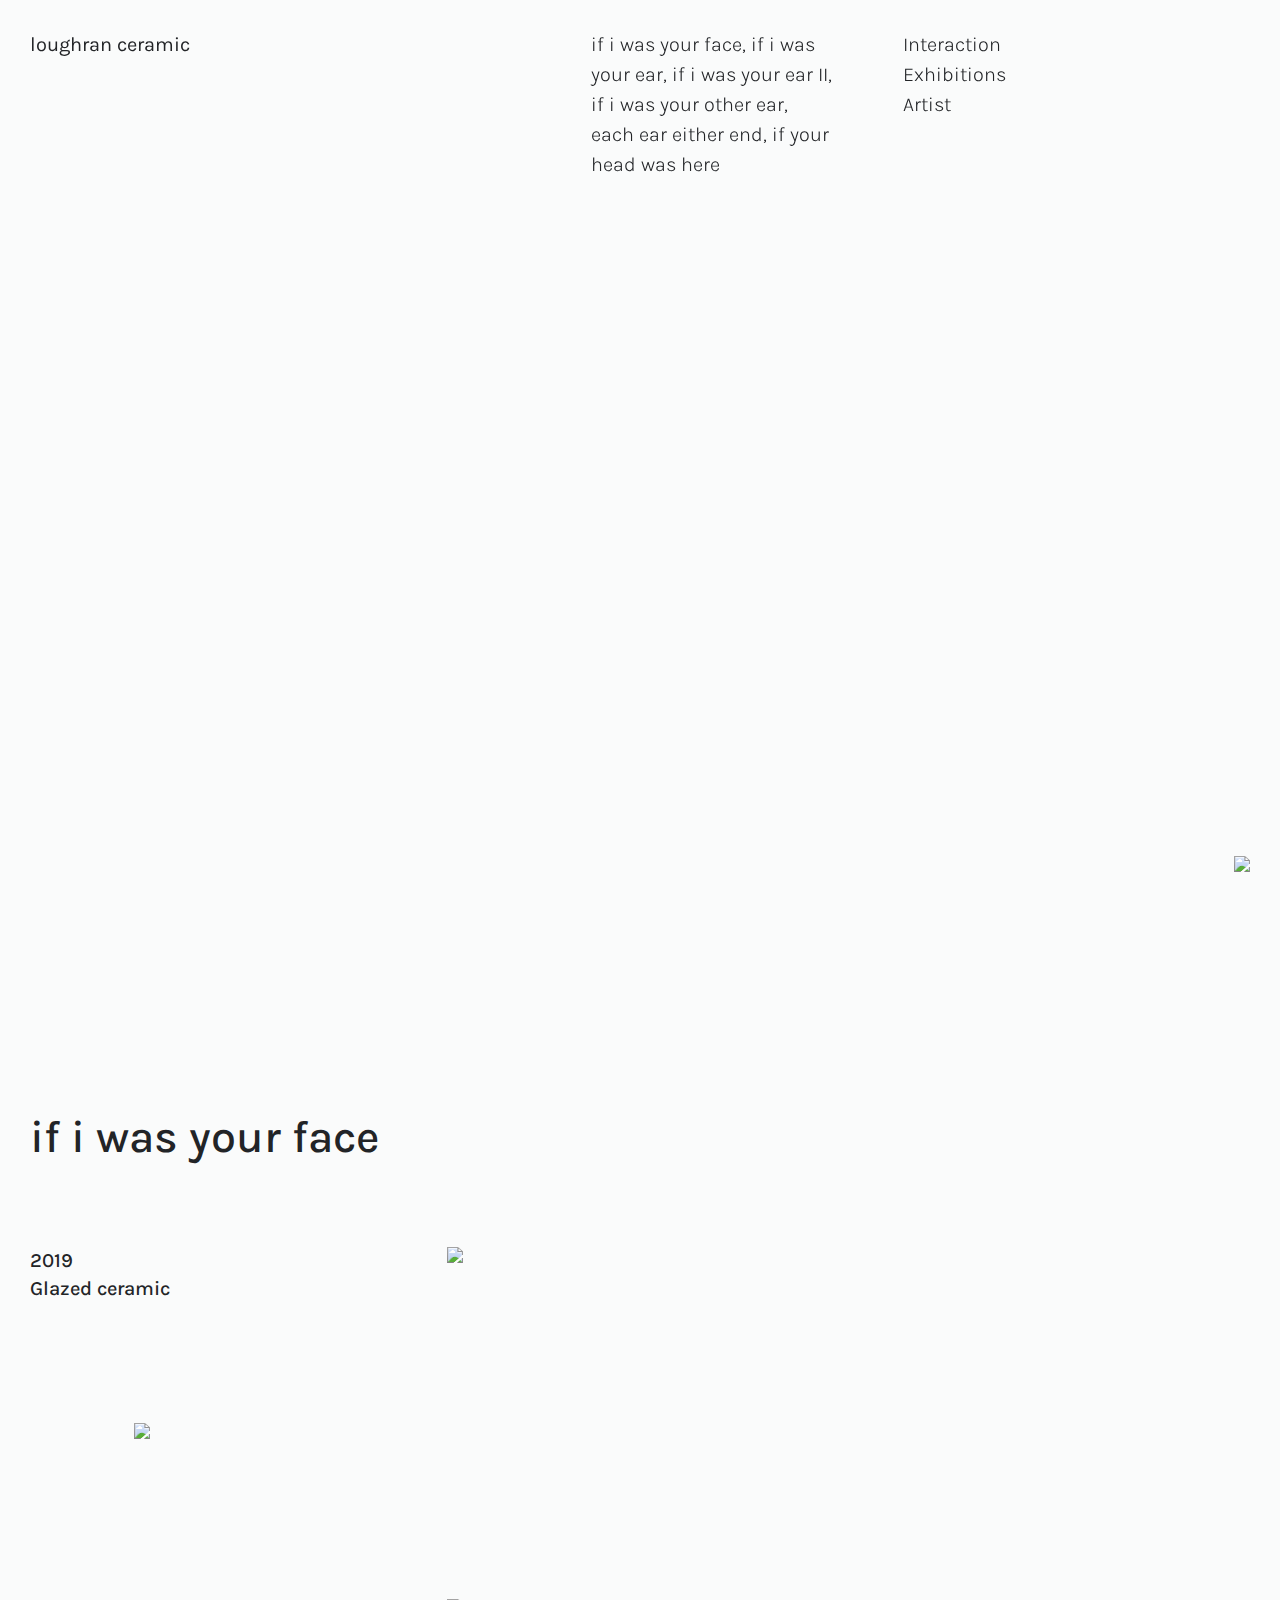
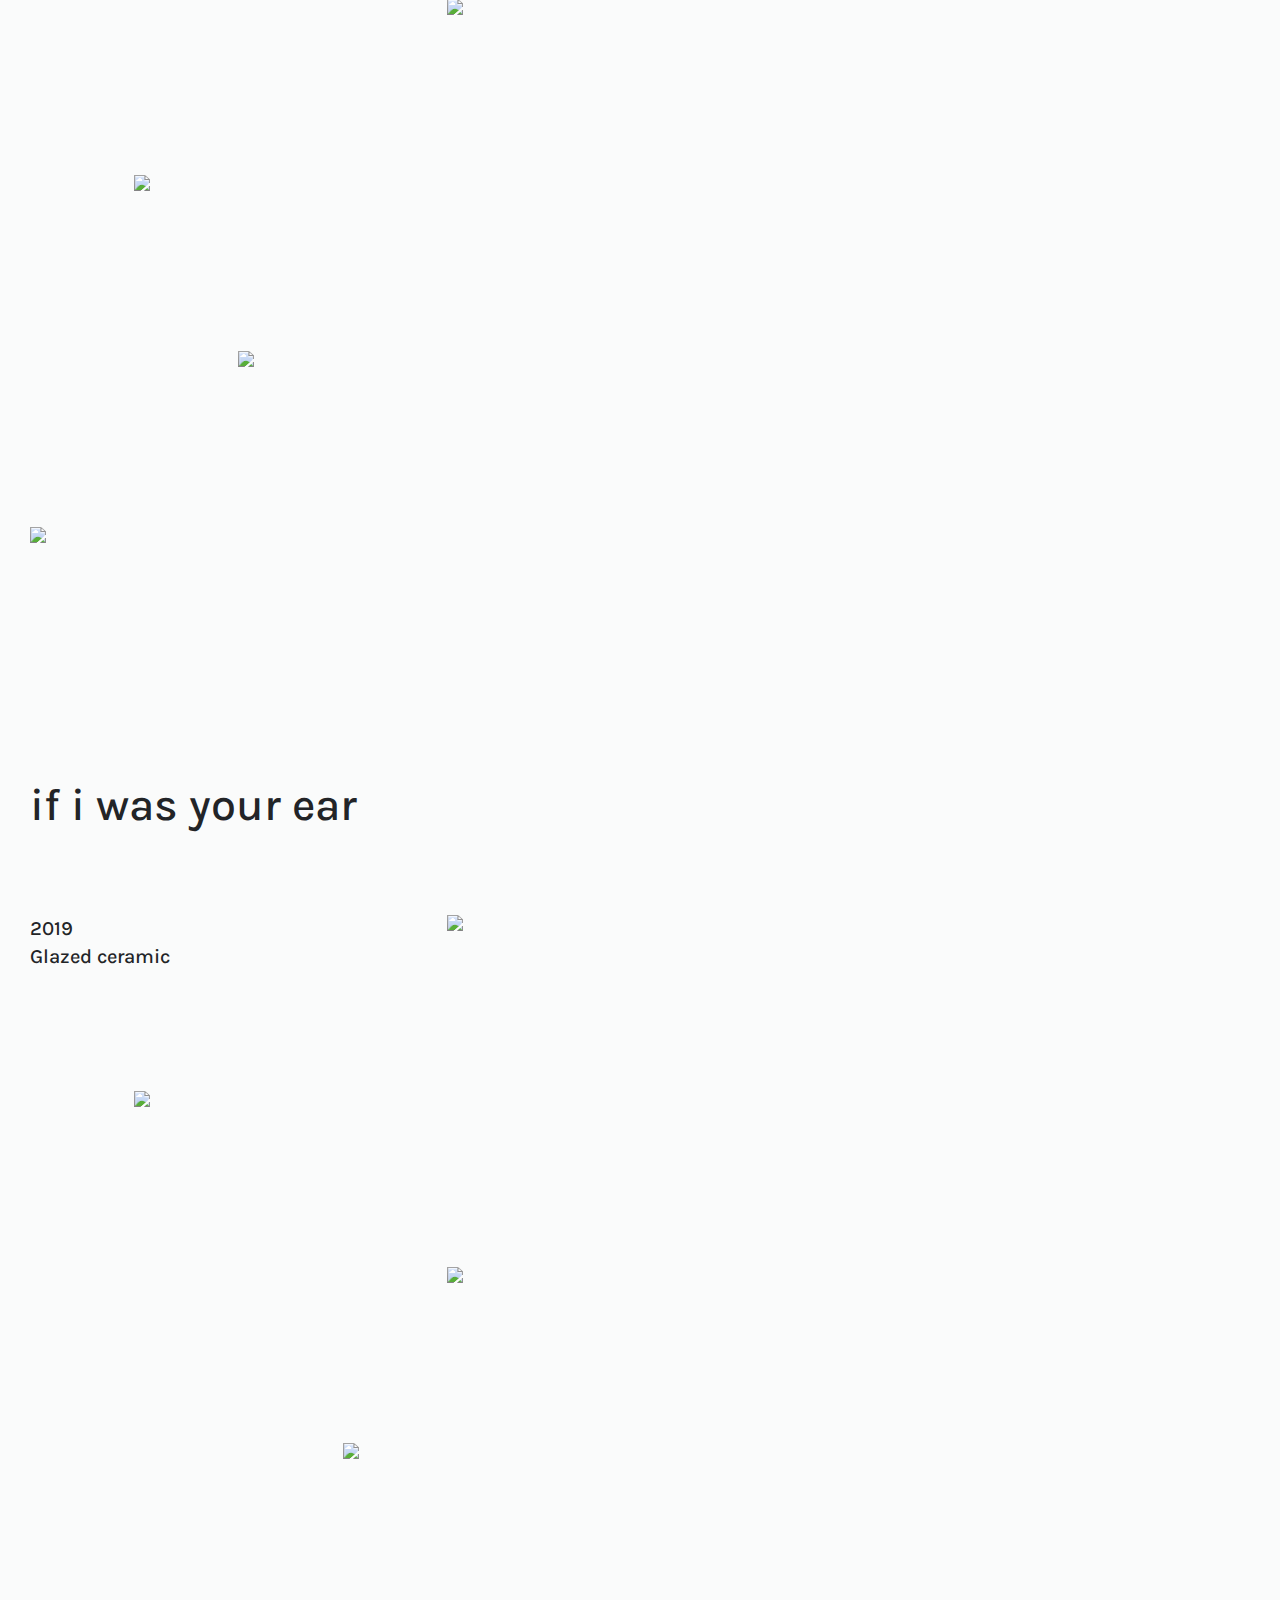
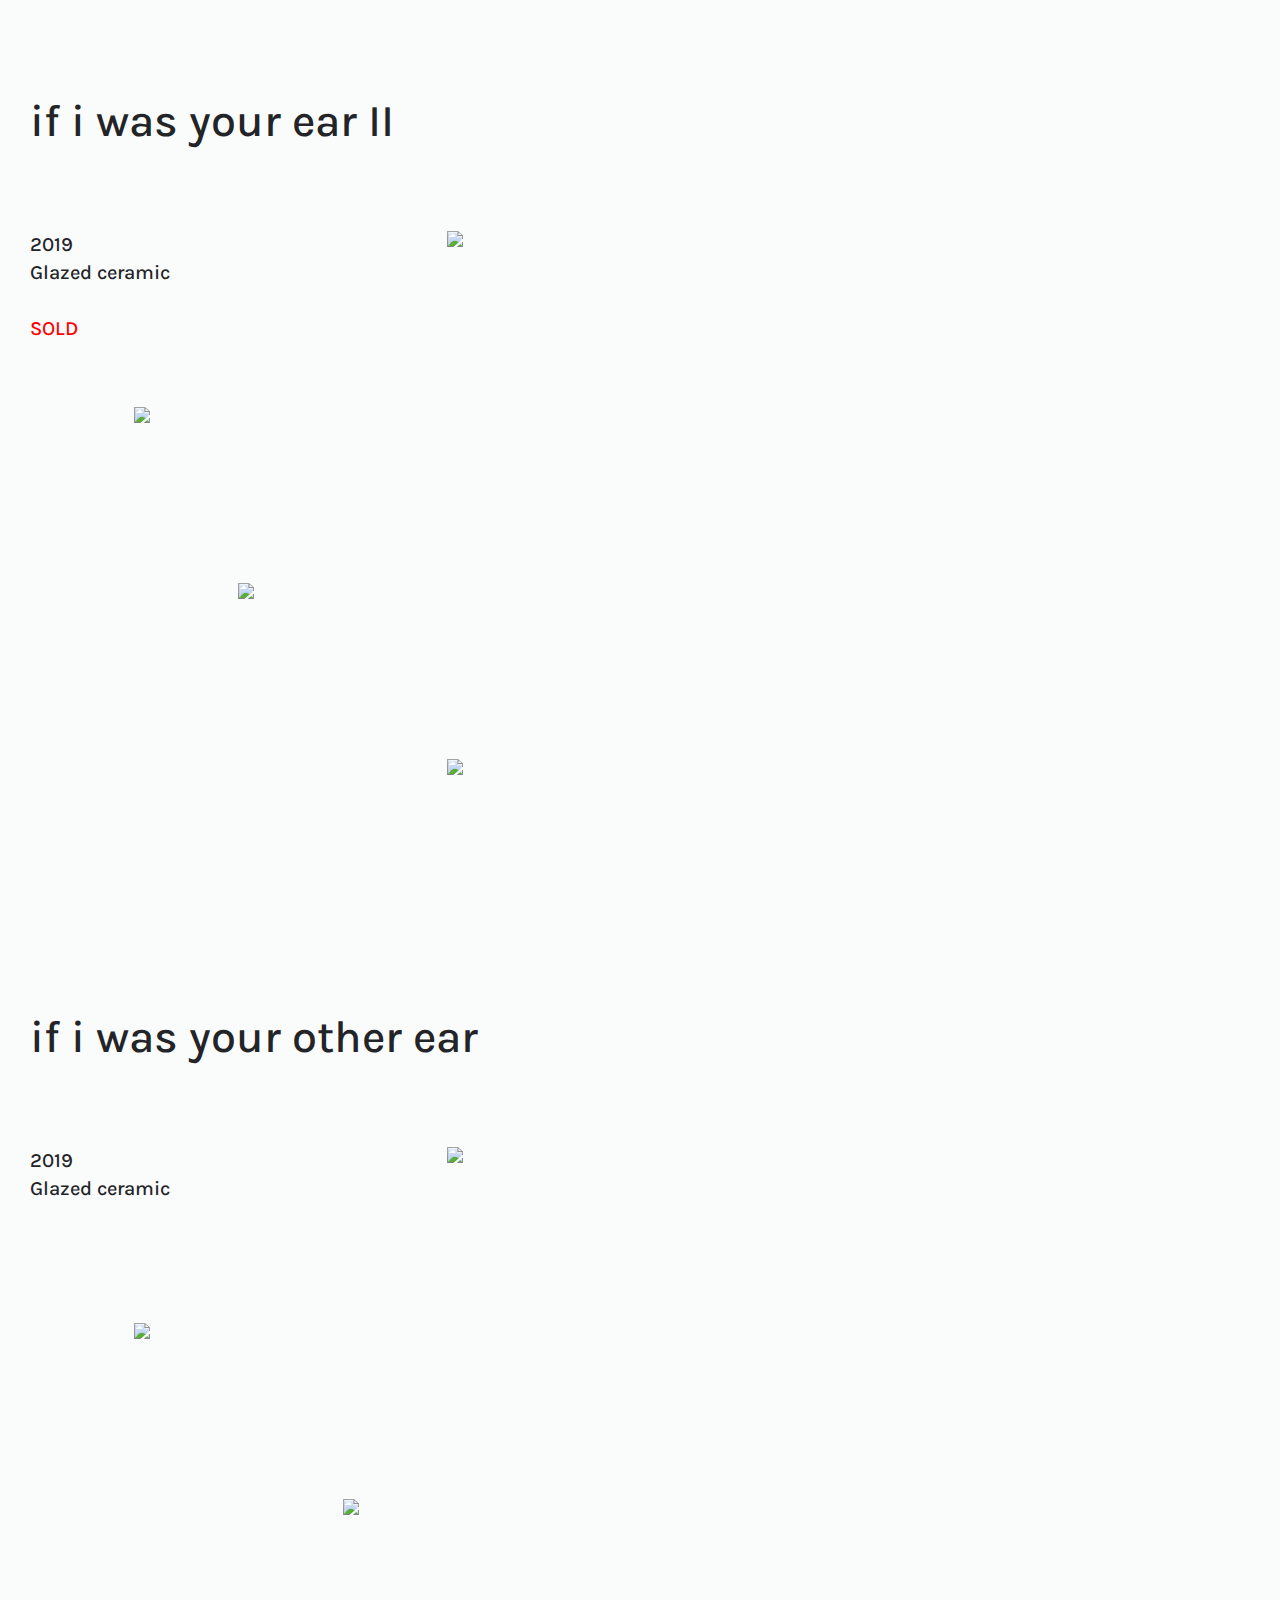
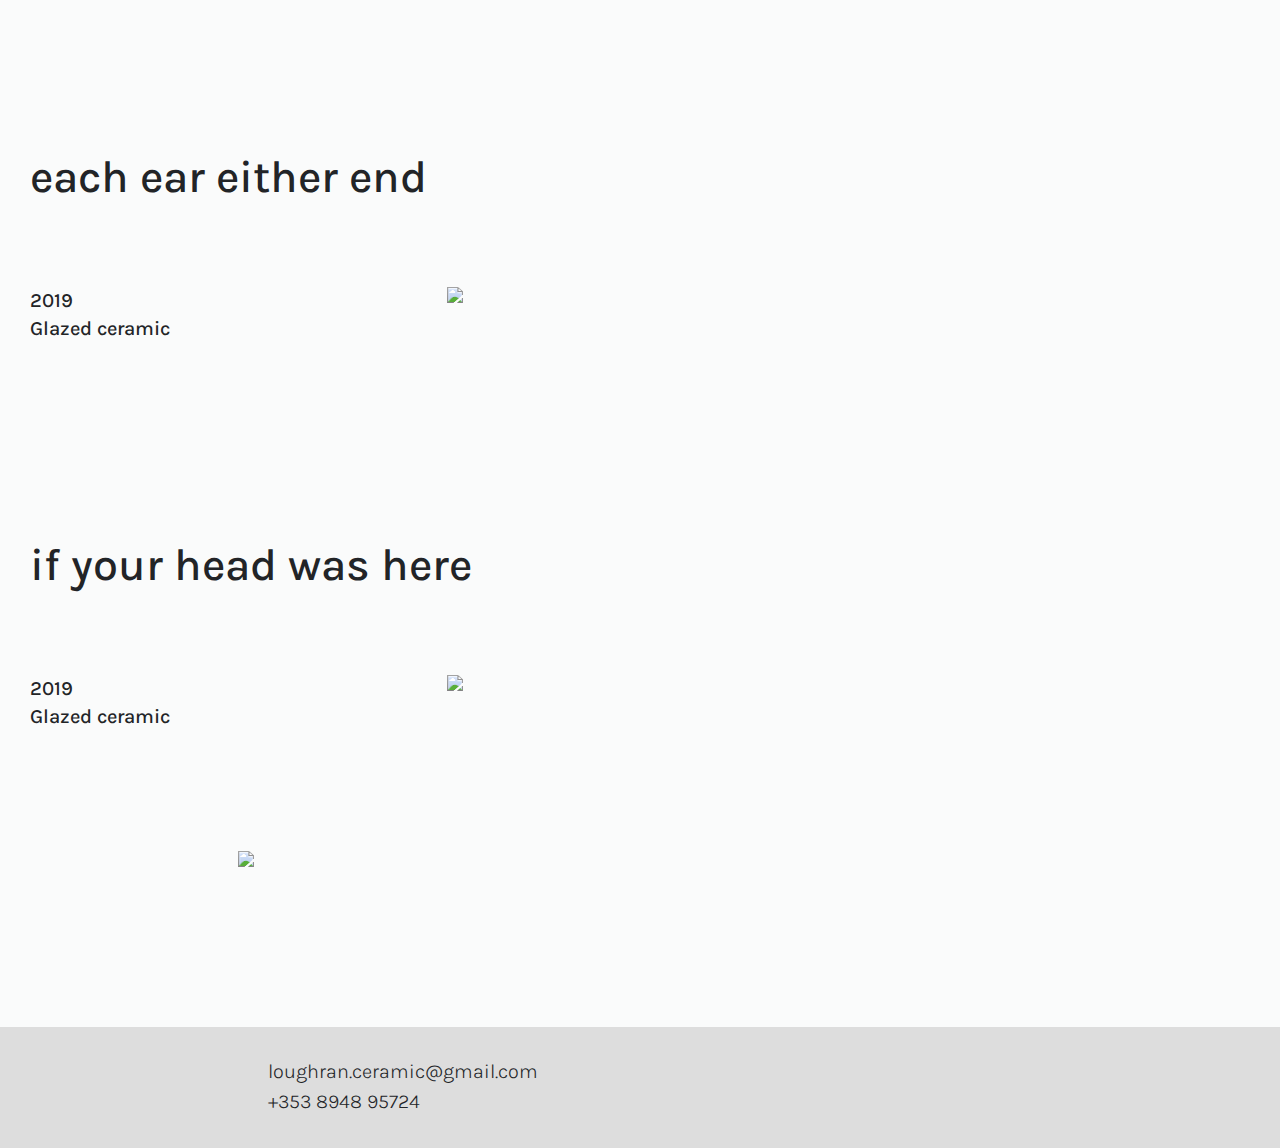
==== index.html @ 911356cf "fixes" ====
<!doctype html>
<html lang="en">
  <head>
    <!-- Required meta tags -->
    <meta charset="utf-8">
    <meta name="viewport" content="width=device-width, initial-scale=1, shrink-to-fit=no">

    <!-- Bootstrap CSS -->
    <link rel="stylesheet" href="https://stackpath.bootstrapcdn.com/bootstrap/4.3.1/css/bootstrap.min.css" integrity="sha384-ggOyR0iXCbMQv3Xipma34MD+dH/1fQ784/j6cY/iJTQUOhcWr7x9JvoRxT2MZw1T" crossorigin="anonymous">
      <link href="css/style.css" rel="stylesheet">
<link href="https://fonts.googleapis.com/css?family=Karla&display=swap" rel="stylesheet">
     <!-- this is the favicon-->
       <link rel="shortcut icon" type="image/png" href="images/favicon.png" style="mix-blend-mode: multiply;">
      <!---->
    <title>loughran ceramic</title>
  </head>
    
    


<body>

  <div class="icon-bar">
  <a href="https://www.instagram.com/loughran.ceramic/" class="insta"><div class="insta"><img src="images/insta.png"></div></a> 
   
</div>  
    
<div id="navbar">
    <div class="row">
    <div class="col-sm-3">
  <a href="index.html" class="name">loughran ceramic</a>
    </div>
    <div class="col-sm-3 offset-2 pieces">
  <ul>
      <li ><a href="#section2">if i was your face, </a><a href="#section1">if i was your ear, </a><a href="#section6">if i was your ear II,</a>  <a href="#section3">if i was your other ear,</a> <a href="#section4">each ear either end,</a> <a href="#section5">if your head was here</a></li>
            
        </ul>
    </div>
 <div class="col-sm-2 navlist">
        <ul>
            <li><a href="interaction.html">Interaction</a></li>
            <li><a href="exhibitions.html">Exhibitions</a></li>
<!--            <li><a href="methodology.html">Methodology</a></li>-->
            <li><a href="artist.html">Artist</a></li>
        </ul>
      
    </div>
        

</div>
    
    </div>
    
    <!--  slider at top  -->
    
    
<style>
.mySlides {display:none; width:100vw; max-height: 110vh;}
</style>

<div class="w3-content w3-section">
    <div class="mySlides slider1"  style="width:100%; height:100vh;"></div>
      <div class="mySlides slider2"  style="width:100%; height:100vh;"></div>
      <div class="mySlides slider3"  style="width:100%; height:100vh;"></div>
   
</div>

<script>
var myIndex = 0;
carousel();

function carousel() {
  var i;
  var x = document.getElementsByClassName("mySlides");
  for (i = 0; i < x.length; i++) {
    x[i].style.display = "none";  
  }
  myIndex++;
  if (myIndex > x.length) {myIndex = 1}    
  x[myIndex-1].style.display = "block";  
  setTimeout(carousel, 6000); // Change image every 2 seconds
}
</script>
    
    
    <div class="container-fluid">
  <div class="row navblock">
       <div class="col-12">
     
    </div>
    
   
   
  </div>
</div>
    

    
    
    
<!--    start of projects-->
    
    
    
      <div class="container-fluid toppadding" id="section2">
  <div class="row toppadding">
       <div class="col-sm-6">
      <h1>if i was your face</h1>
    </div>
    
   
   
  </div>
</div>
      <div class="container-fluid">
  <div class="row toppadding">
            <div class="col-sm-3">
      <h5>2019<br>Glazed ceramic<br></h5>
    </div>
            <div class="col-sm-8 offset-sm-1 col-12 pic">
                      <img src="images/if-i-was-your-face.png" class="embed-responsive">
                   </div>
          <div class="col-sm-8 offset-sm-1 col-12 pic">
                      <img src="images/if-i-was-your-face-2.png" class="embed-responsive">
                   </div>
      <div class="col-sm-8 offset-sm-4 col-12 pic">
                      <img src="images/if-i-was-your-face-3.png" class="embed-responsive">
                   </div>
       <div class="col-sm-8 offset-sm-1 col-12 pic">
                      <img src="images/if-i-was-your-face-4.png" class="embed-responsive">
                   </div>
       <div class="col-sm-8 offset-sm-2 col-12 pic">
                      <img src="images/if-i-was-your-face-5.png" class="embed-responsive">
                   </div>
      <div class="col-sm-8 offset-sm-0 col-12 pic">
                      <img src="images/if-i-was-your-face-6.png" class="embed-responsive">
                   </div>
          </div>
</div>
    
     <div class="container-fluid" id="section1">
  <div class="row toppadding">
       <div class="col-sm-6">
      <h1>if i was your ear</h1>
    </div>
    
   
   
  </div>
</div>
      <div class="container-fluid">
  <div class="row toppadding">
            <div class="col-sm-3">
      <h5>2019<br>Glazed ceramic<br></h5>
    </div>
            <div class="col-sm-8 offset-sm-1 col-12 pic">
                      <img src="images/If-I-Was-Your-Ear.png" class="embed-responsive">
                   </div>
      <div class="col-sm-8 offset-sm-1 col-12 pic">
                      <img src="images/I-i-was-your-ear-2.png" class="embed-responsive">
                   </div>
       <div class="col-sm-8 offset-sm-4 col-12 pic">
                      <img src="images/if-i-was-your-ear-4.png" class="embed-responsive">
                   </div>
       <div class="col-sm-8 offset-sm-3 col-12 pic">
                      <img src="images/if-i-was-your-ear-3.png" class="embed-responsive">
                   </div>
          </div>
</div>
    
       <div class="container-fluid" id="section6">
  <div class="row toppadding">
       <div class="col-sm-6">
      <h1>if i was your ear II</h1>
    </div>
    
   
   
  </div>
</div>
      <div class="container-fluid">
  <div class="row toppadding">
            <div class="col-sm-3">
      <h5>2019<br>Glazed ceramic<br><br><span class="sold">SOLD</span></h5>
    </div>
            <div class="col-sm-8 offset-sm-1 col-12 pic">
                      <img src="images/if-i-was-your-ear-II.png" class="embed-responsive">
                   </div>
      <div class="col-sm-8 offset-sm-1 col-12 pic">
                      <img src="images/if-i-was-your-ear-II-2.png" class="embed-responsive">
                   </div>
       <div class="col-sm-8 offset-sm-2 col-12 pic">
                      <img src="images/if-i-was-your-ear-II-3.png" class="embed-responsive">
                   </div>
       <div class="col-sm-8 offset-sm-4 col-12 pic">
                      <img src="images/if-i-was-your-ear-II-4.png" class="embed-responsive">
                   </div>
          </div>
</div>
    
      <div class="container-fluid" id="section3">
  <div class="row toppadding">
       <div class="col-sm-6">
      <h1>if i was your other ear</h1>
    </div>
    
   
   
  </div>
</div>
      <div class="container-fluid">
  <div class="row toppadding">
            <div class="col-sm-3">
      <h5>2019<br>Glazed ceramic<br></h5>
    </div>
            <div class="col-sm-8 offset-sm-1 col-12 pic">
                      <img src="images/If-I-was-your-other-ear-1.png" class="embed-responsive">
                   </div>
      <div class="col-sm-8 offset-sm-1 col-12 pic">
                      <img src="images/If-I-was-your-other-ear.png" class="embed-responsive">
                   </div>
      <div class="col-sm-8 offset-sm-3 col-12 pic">
                      <img src="images/If-I-was-your-other-ear-3.png" class="embed-responsive">
                   </div>
          
          
          </div>
</div>
      <div class="container-fluid" id="section4">
  <div class="row toppadding">
       <div class="col-sm-6">
      <h1>each ear either end</h1>
    </div>
    
   
   
  </div>
</div>
      <div class="container-fluid">
  <div class="row toppadding">
            <div class="col-sm-3">
      <h5>2019<br>Glazed ceramic<br></h5>
    </div>
            <div class="col-sm-8 offset-sm-1 col-12 pic">
                      <img src="images/each-ear-either-end.png" class="embed-responsive">
                   </div></div>
</div>
      <div class="container-fluid" id="section5">
  <div class="row toppadding">
       <div class="col-sm-6">
      <h1>if your head was here</h1>
    </div>
    
   
   
  </div>
</div>
      <div class="container-fluid">
  <div class="row toppadding">
            <div class="col-sm-3">
      <h5>2019<br>Glazed ceramic<br></h5>
    </div>
            <div class="col-sm-8 offset-sm-1 col-12 pic">
                      <img src="images/if-your-head-was-here.png" class="embed-responsive">
                   </div>
          <div class="col-sm-8 offset-sm-2 col-12 pic">
                      <img src="images/if-your-head-was-here-2.png" class="embed-responsive">
                   </div>
          </div>
</div>
    
   <div class="footer">
  <div class="col-sm-4 offset-sm-2">
        <ul>
            <li>loughran.ceramic@gmail.com</li>
            <li>+353 8948 95724</li>
            
            
            
        </ul>
      
    </div>
</div> 
    
<script>
var prevScrollpos = window.pageYOffset;
window.onscroll = function() {
var currentScrollPos = window.pageYOffset;
  if (prevScrollpos > currentScrollPos) {
    document.getElementById("navbar").style.top = "0";
  } else {
    document.getElementById("navbar").style.top = "-175px";
  }
  prevScrollpos = currentScrollPos;
}
</script>
</body>
</html>
---- css/style.css ----
body
{
    background-color: #fafbfb;
}
.toppadding
{
    margin-top: 45px;
   margin-right: 0px;
    margin-left: 0px;
    padding-top: 30px;
    
    

}
.name
{
    
    font-size: 20px;
  
    
}
.pic
{
   padding-bottom: 160px; 
}
.navblock
{
    height:60px;
}
h1
{
    font-size: 34px;
    color: #222427;
    
    font-family: 'Karla', sans-serif;
}

ul
{
    list-style: none;
    font-weight: 300;
}

li
{
    color: #222427;
    font-size: 20px;
    padding-left: 0px;
    margin-left: 0px;
}

h5
{
   color: #222427;
    font-size: 20px;
    
    font-family: 'Karla', sans-serif;
    line-height: 1.4;
}
p
{
    font-size: 14px;
    
    font-family: 'Karla', sans-serif;
}
p a:hover
{
    font-size: 14px;
    
    font-family: 'Karla', sans-serif;
    color: #222427;
    text-decoration: underline;
    background-color: #ddd;
}
a
{
    color: #222427;
}
a:active
{
    color: #222427;
    text-decoration: underline;
}
#navbar {
 z-index: 1000;
  position: fixed;
  top: 0;
  width: 100%;
  display: block;
  transition: top 0.3s;
    
    font-family: 'Karla', sans-serif;
    padding-top: 30px;
    padding-left:30px;
    padding-right:30px;
}



#navbar a:hover {
  background-color: #ddd;
  color: #222427;
}

.footer {
  
  left: 0;
  bottom: 0;
  width: 100%;
  color: white;
  text-align: left;
    
    font-family: 'Karla', sans-serif;
    background-color: #ddd;
    padding-top: 30px;
    padding-bottom: 15px;
    padding-left: 0px;
}
.footer a:hover
{
   background-color: #fafbfb;
  color: #222427; 
}
.white
{
    color: #fafbfb;;
}

.interactioncomp
    {
        display: none;
    }

.pieces
{
    display: none;
}

/* Fixed/sticky icon bar (vertically aligned 50% from the top of the screen) */
.icon-bar {
  position: fixed;
  bottom: 0%;
  -webkit-transform: translateY(-50%);
  -ms-transform: translateY(-50%);
  transform: translateY(-50%);
    line-height: 0.2;
    right:0;
    margin-right: 20px;
    z-index: 1000;
    
}

/* Style the icon bar links */
.icon-bar a {
  display: block;
  text-align: center;
  padding: 10px;
  transition: all 0.3s ease;
  color: white;
  font-size: 20px;
    
    font-family: 'Karla', sans-serif;
    line-height: 0.2;
    
    
}

/* Style the social media icons with color, if you want */
.icon-bar a:hover {
  
    text-decoration: none;
    
}

.insta {
  
  color: white;
    
    font-family: 'Karla', sans-serif;
    line-height: 0.2;
    
}
.sold
{
    color: red;
}
@media screen and (min-width: 600px) {
    h1
{
    font-size: 45px;
    color: #222427;
    
    font-family: 'Karla', sans-serif;
}
    .interactionsep
    {
        display: none;
    }
    .interactioncomp
    {
        display: block;
    }
    .pieces
{
    display: block;
}
    
}
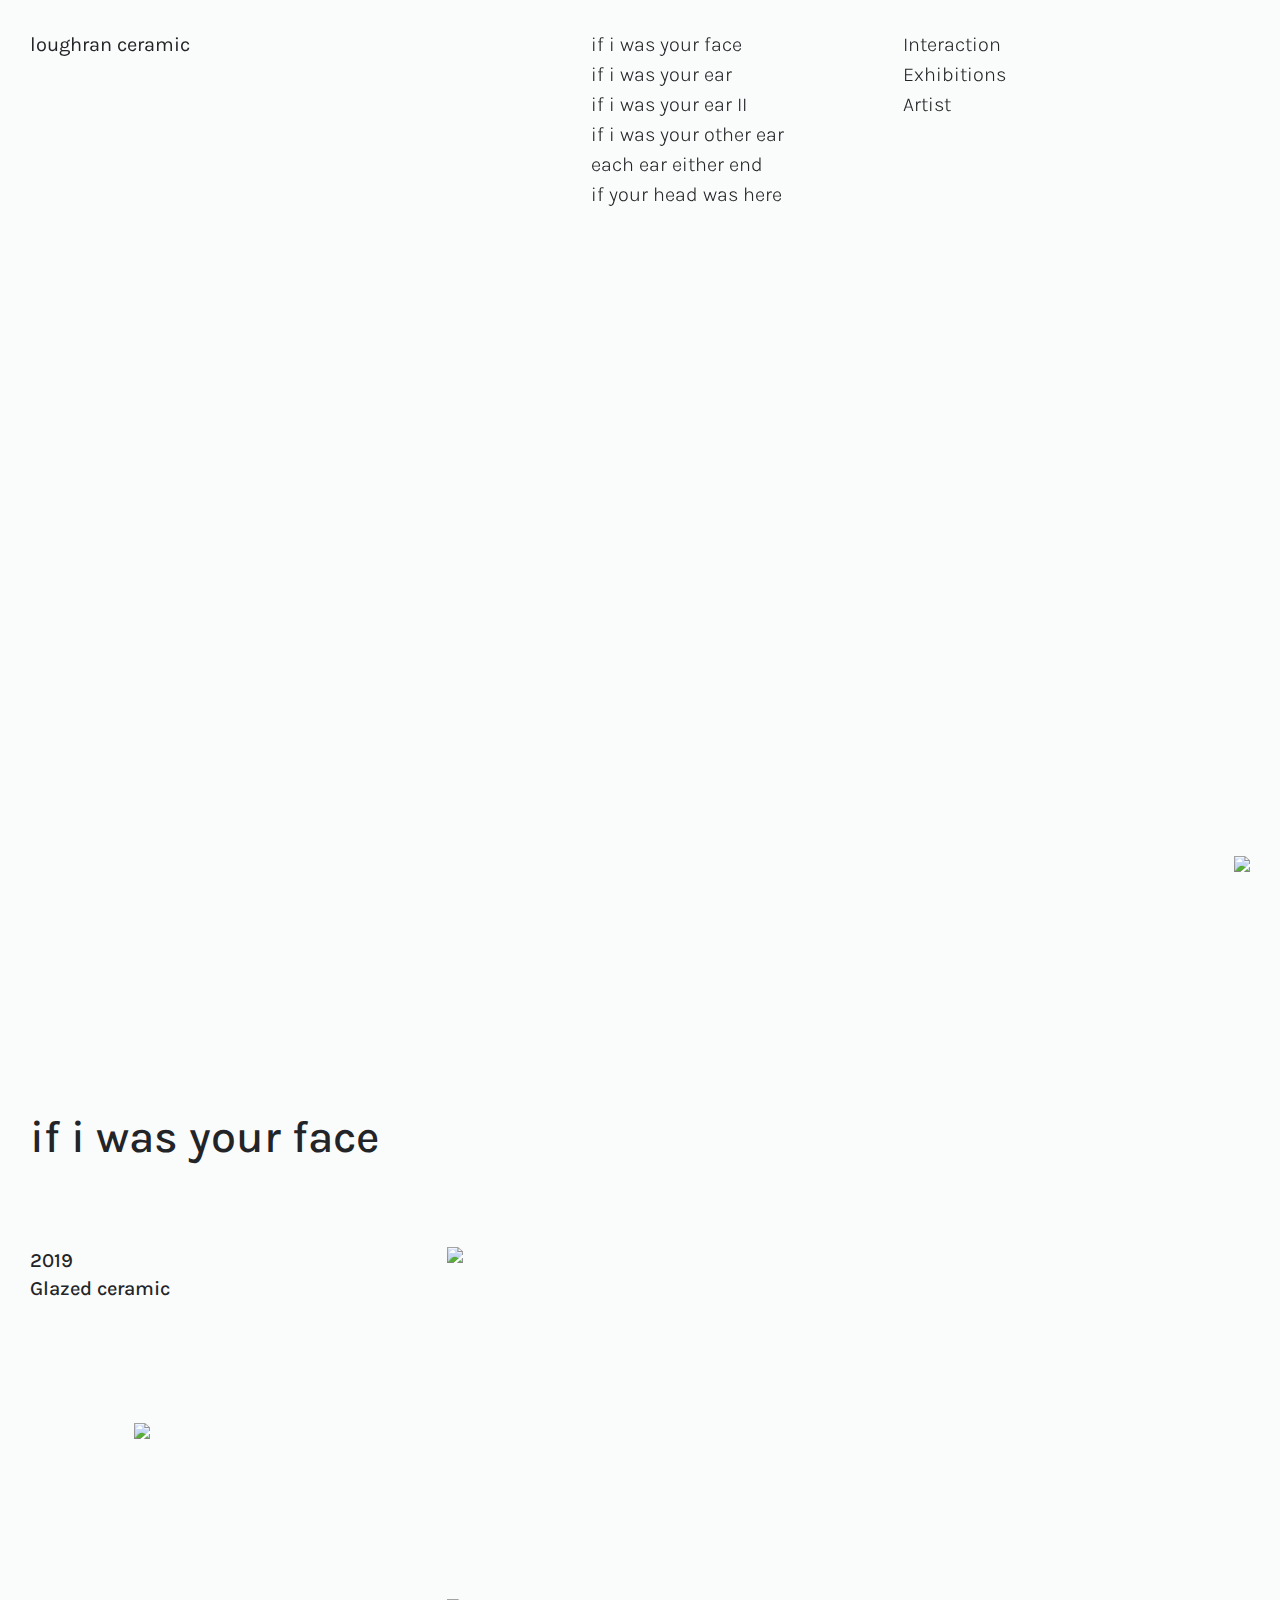
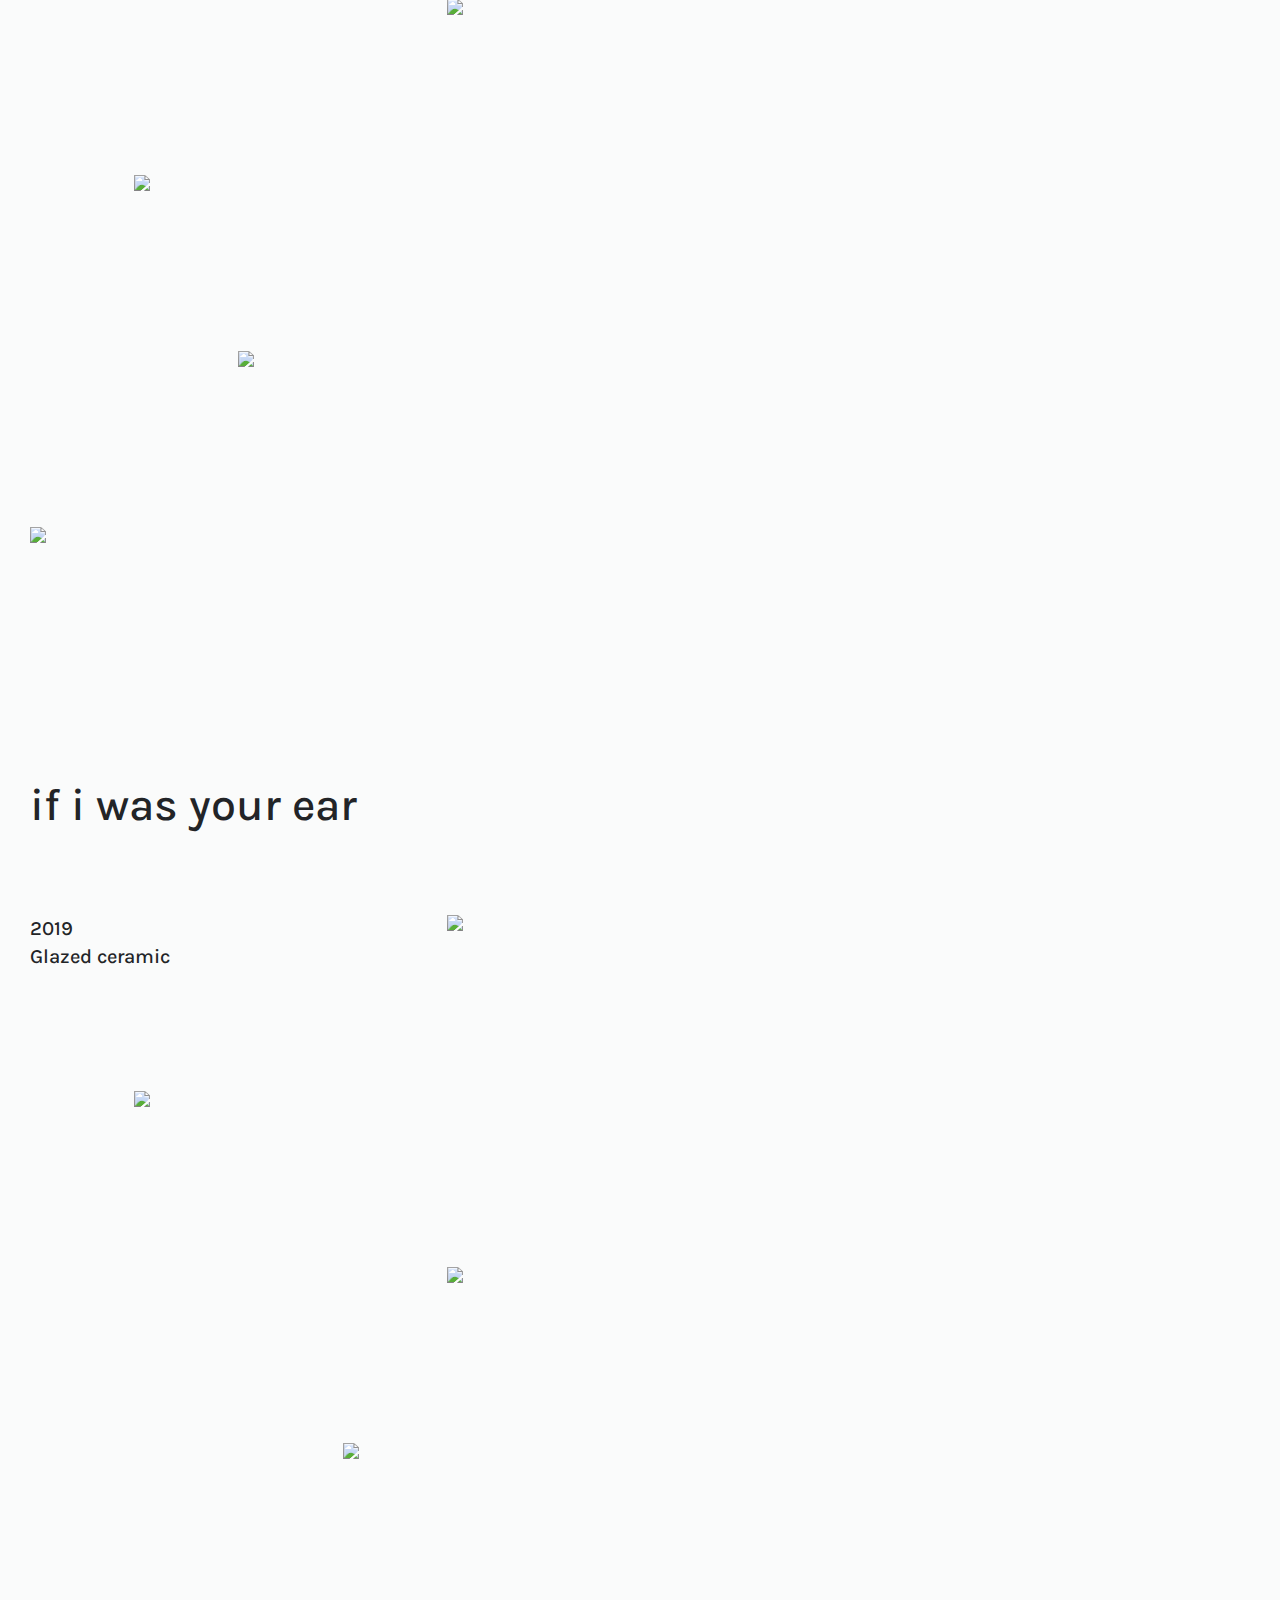
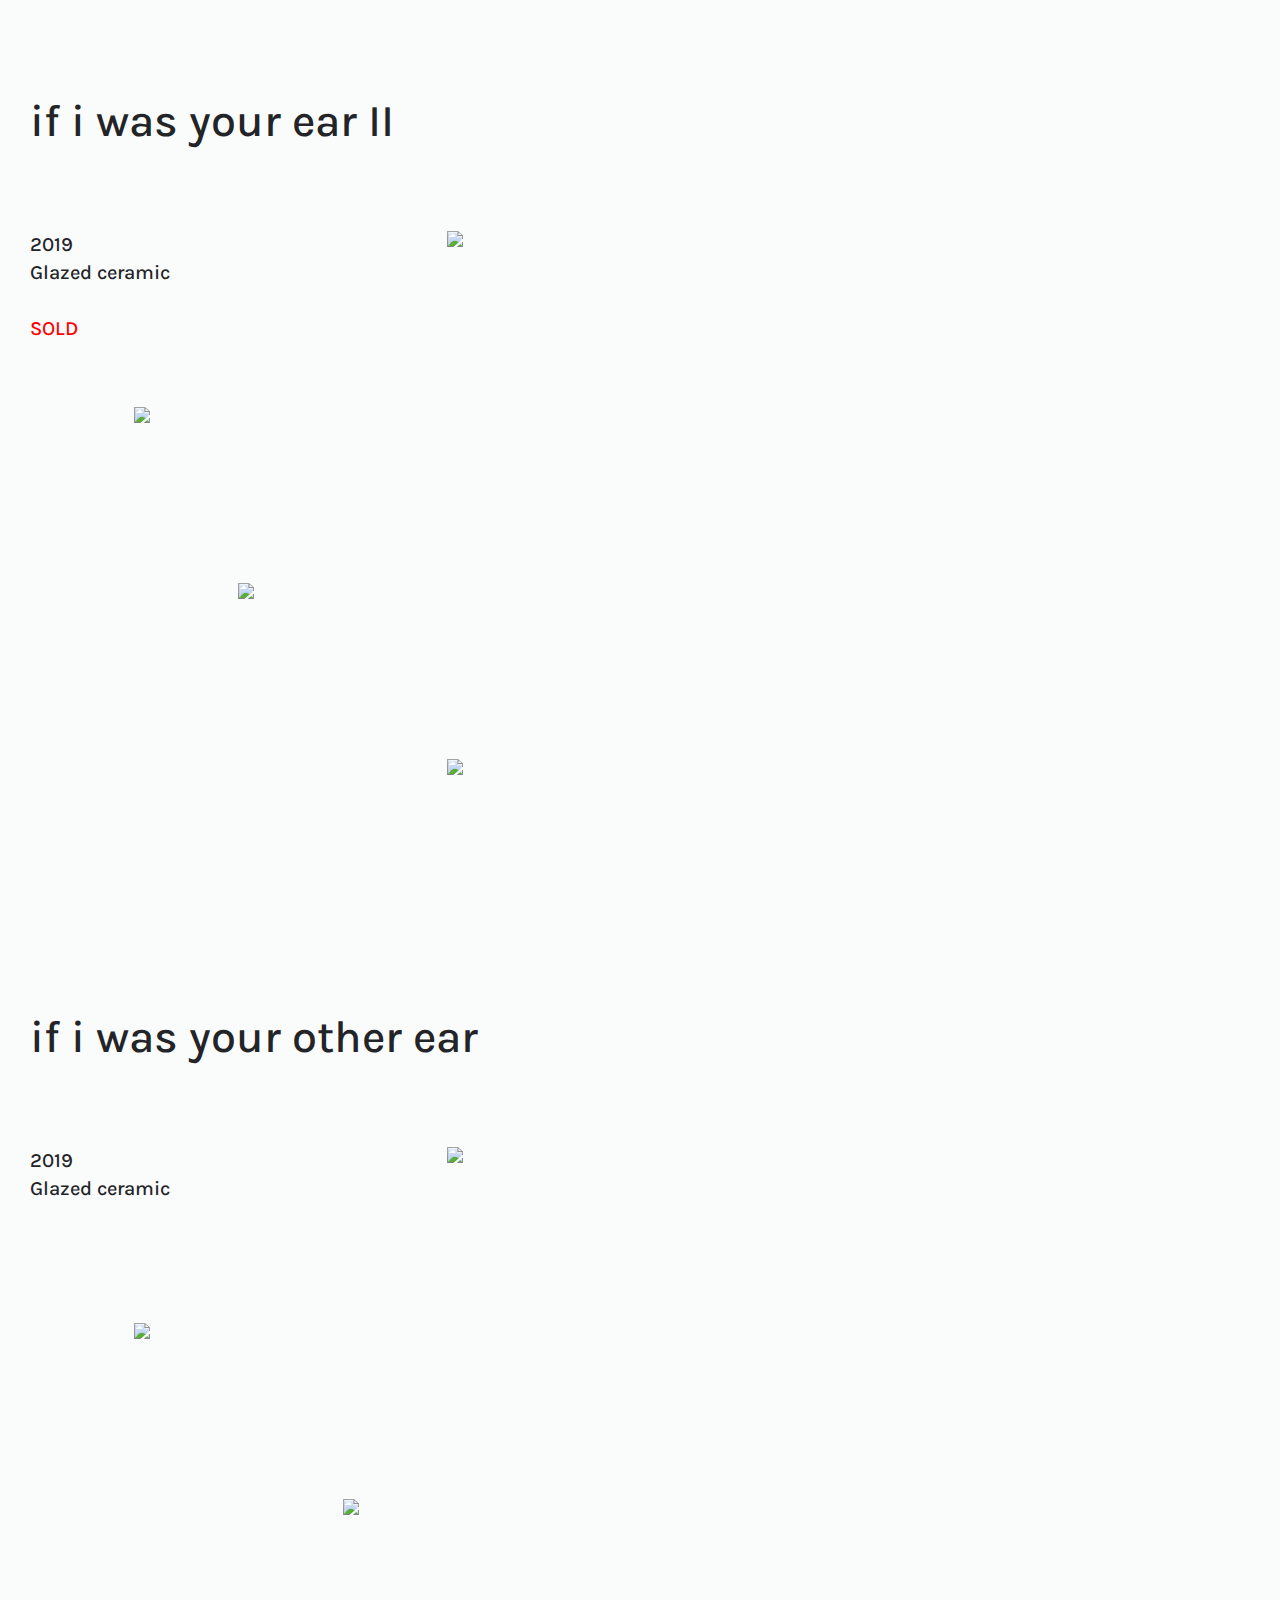
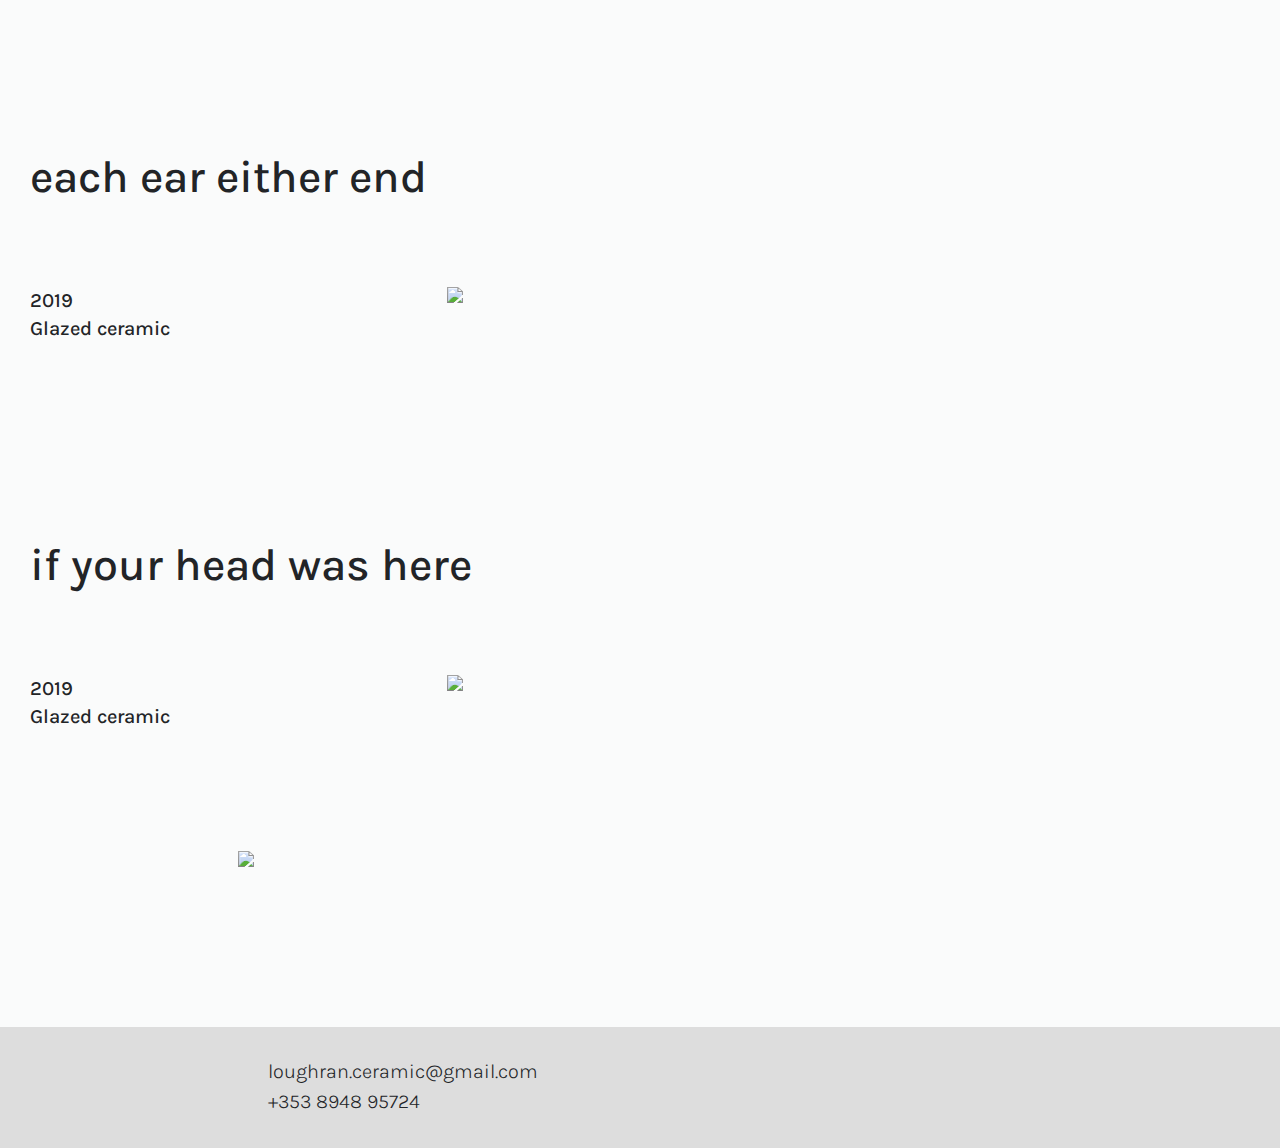
==== commit 64e89ae9: "projects list format" ====
--- a/index.html
+++ b/index.html
@@ -32,7 +32,7 @@
     </div>
     <div class="col-sm-3 offset-2 pieces">
   <ul>
-      <li ><a href="#section2">if i was your face, </a><a href="#section1">if i was your ear, </a><a href="#section6">if i was your ear II,</a>  <a href="#section3">if i was your other ear,</a> <a href="#section4">each ear either end,</a> <a href="#section5">if your head was here</a></li>
+      <li ><a href="#section2">if i was your face</a><br><a href="#section1">if i was your ear </a><br><a href="#section6">if i was your ear II</a><br><a href="#section3">if i was your other ear</a><br> <a href="#section4">each ear either end</a><br><a href="#section5">if your head was here</a></li>
             
         </ul>
     </div>
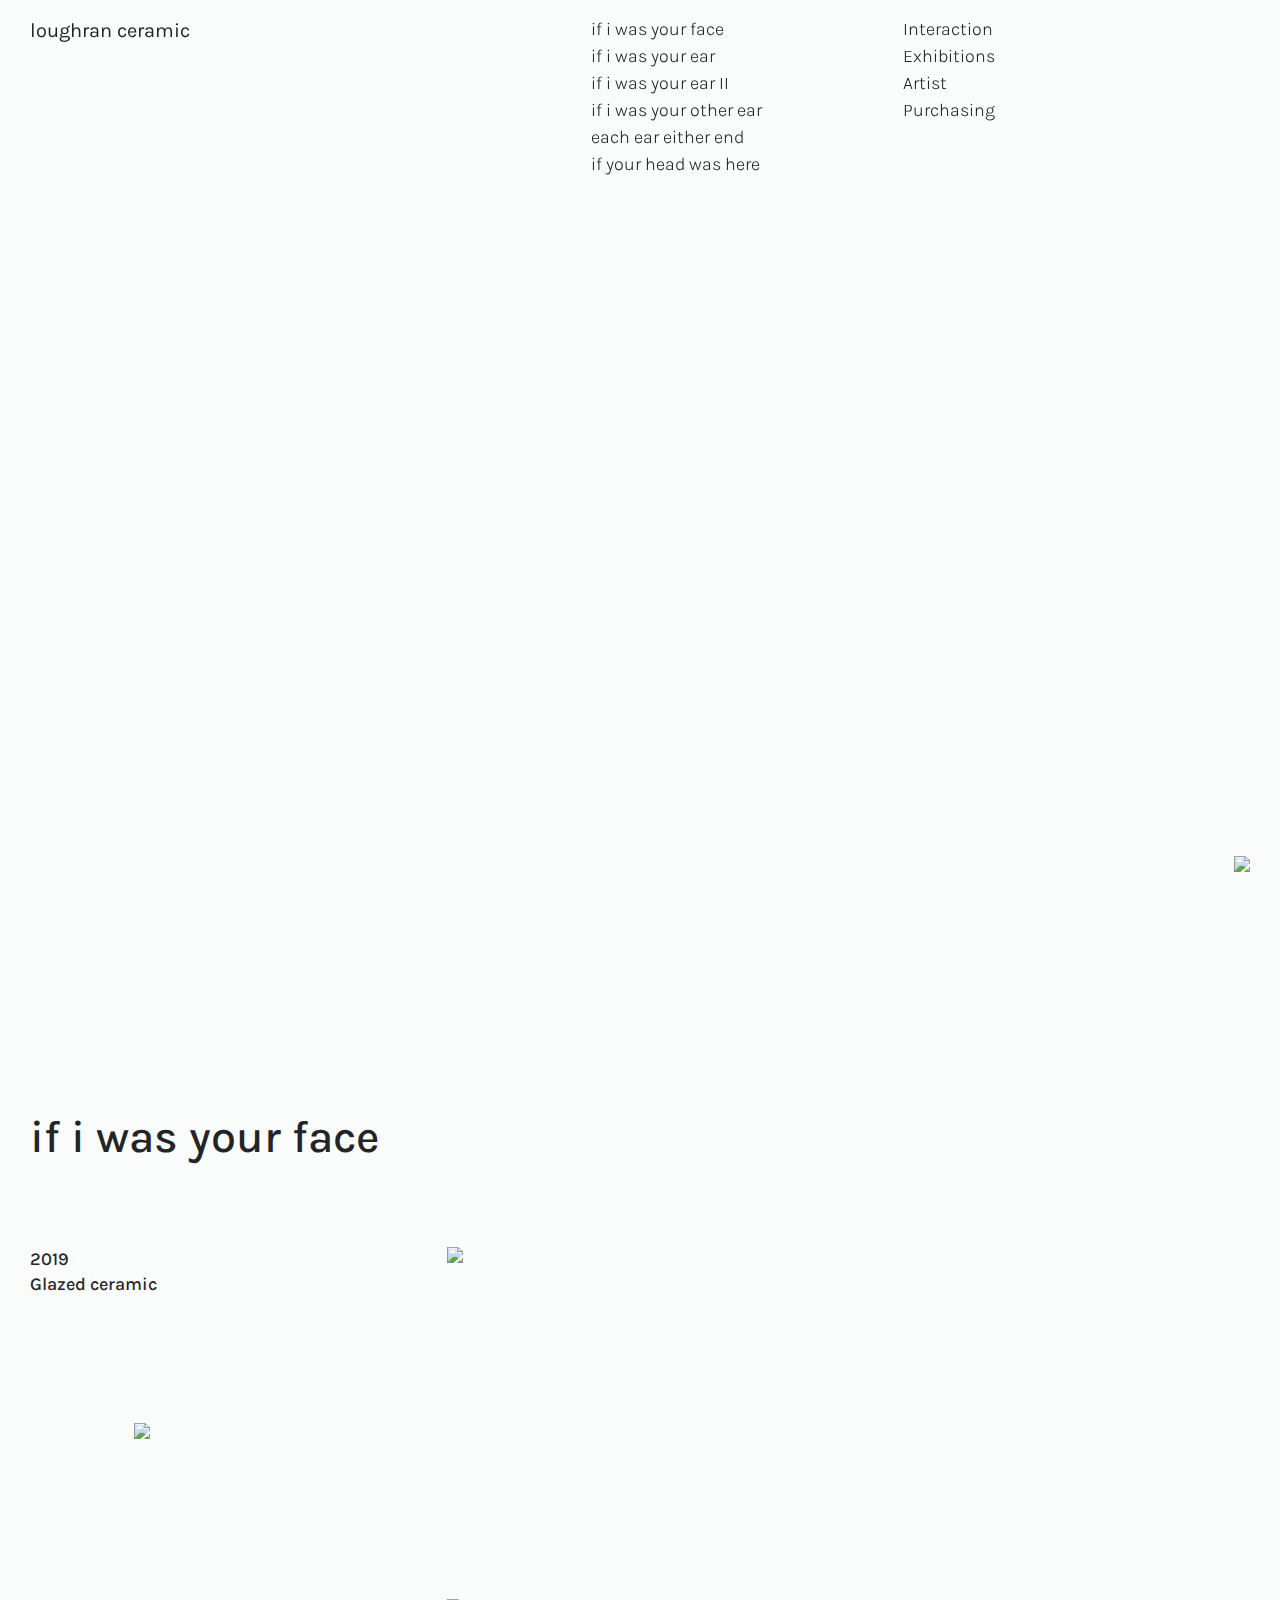
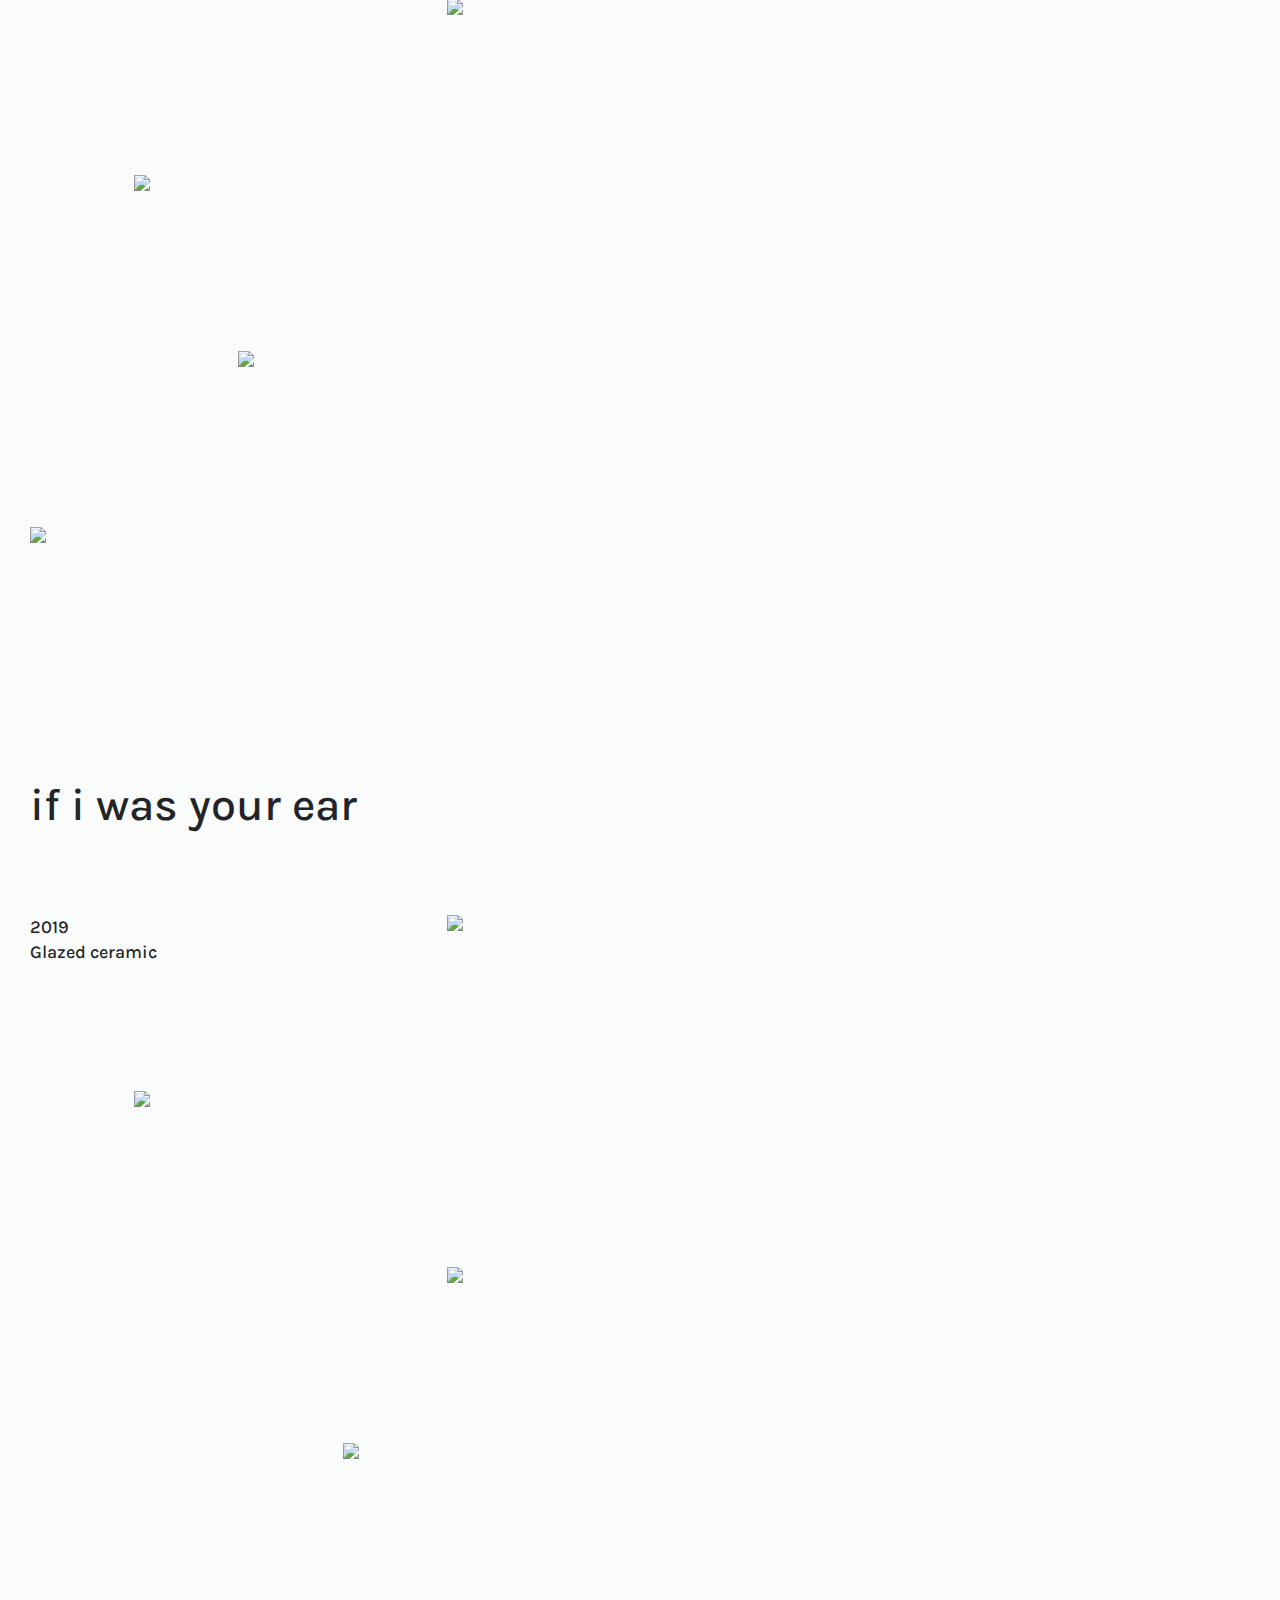
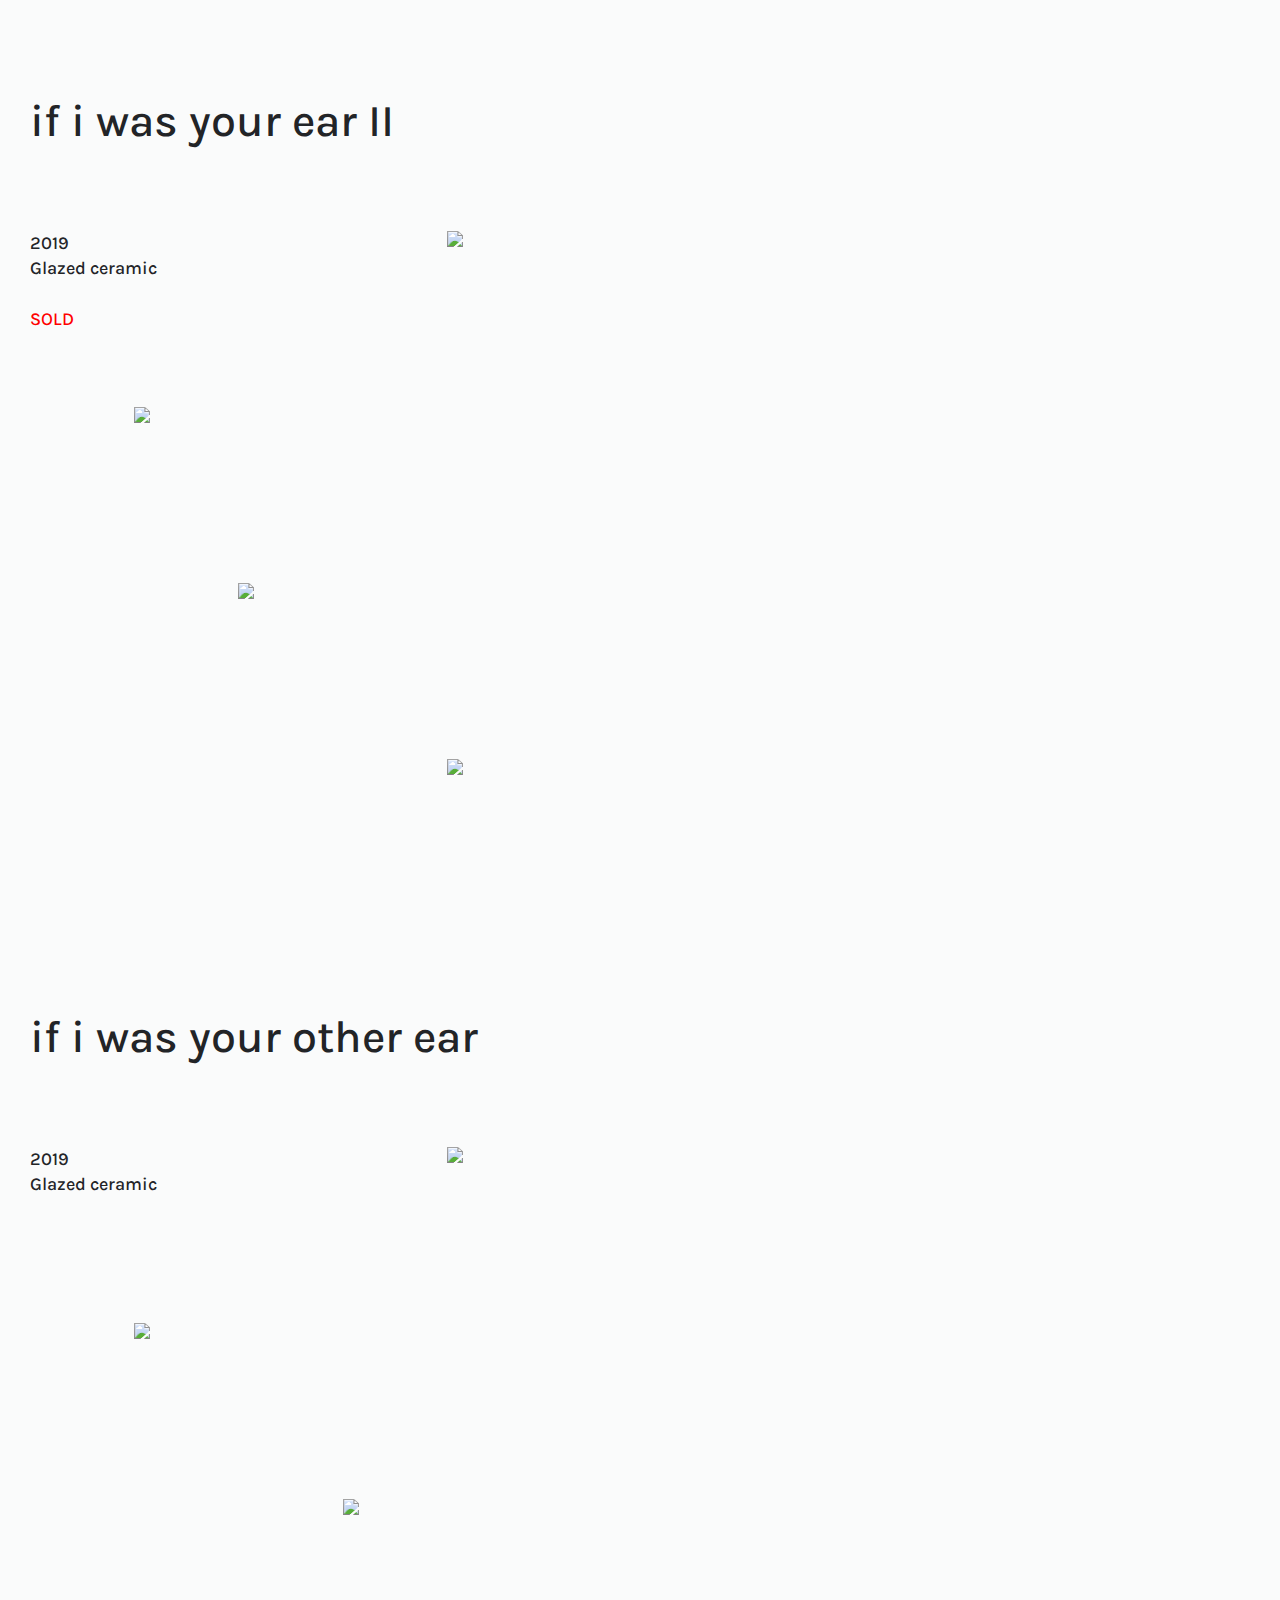
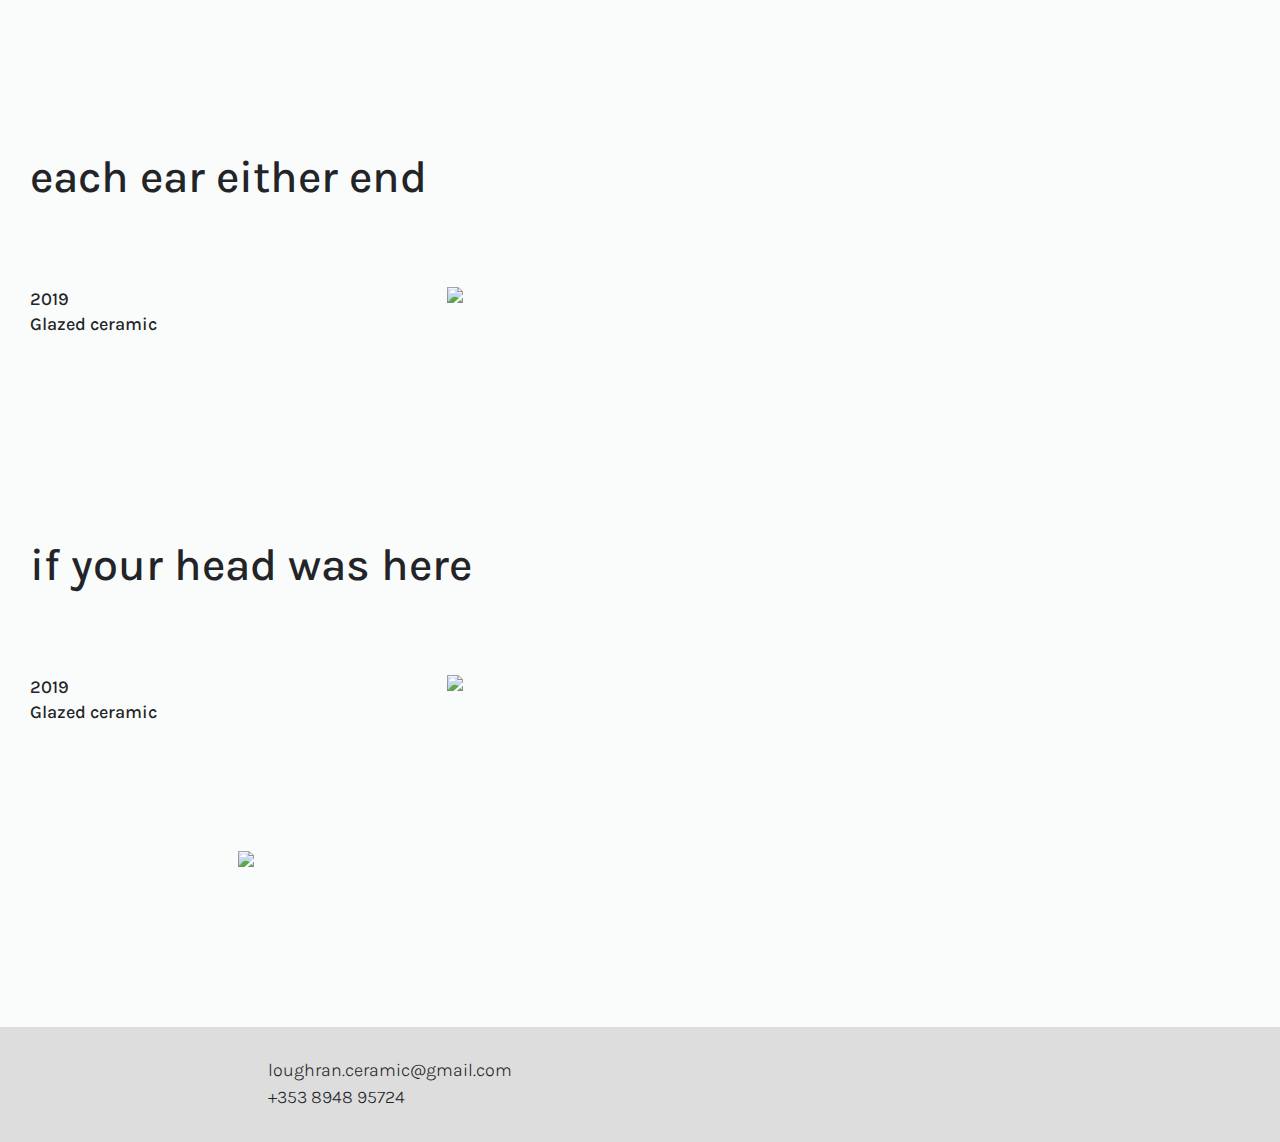
==== commit 997e094a: "updates" ====
--- a/index.html
+++ b/index.html
@@ -30,9 +30,9 @@
     <div class="col-sm-3">
   <a href="index.html" class="name">loughran ceramic</a>
     </div>
-    <div class="col-sm-3 offset-2 pieces">
+    <div class="col-sm-3 offset-sm-2 col-12 offset-0 pieces">
   <ul>
-      <li ><a href="#section2">if i was your face</a><br><a href="#section1">if i was your ear </a><br><a href="#section6">if i was your ear II</a><br><a href="#section3">if i was your other ear</a><br> <a href="#section4">each ear either end</a><br><a href="#section5">if your head was here</a></li>
+      <li><a href="#section2">if i was your face</a><br><a href="#section1">if i was your ear </a><br><a href="#section6">if i was your ear II</a><br><a href="#section3">if i was your other ear</a><br> <a href="#section4">each ear either end</a><br><a href="#section5">if your head was here</a></li>
             
         </ul>
     </div>
@@ -42,9 +42,11 @@
             <li><a href="exhibitions.html">Exhibitions</a></li>
 <!--            <li><a href="methodology.html">Methodology</a></li>-->
             <li><a href="artist.html">Artist</a></li>
+            <li><a href="https://www.etsy.com/il-en/shop/ifIwaspartofYou">Purchasing</a></li>
         </ul>
       
     </div>
+     
         
 
 </div>
@@ -272,7 +274,7 @@
    <div class="footer">
   <div class="col-sm-4 offset-sm-2">
         <ul>
-            <li>loughran.ceramic@gmail.com</li>
+            <li><a href="mailto:loughran.ceramic@gmail.com">loughran.ceramic@gmail.com</a></li>
             <li>+353 8948 95724</li>
             
             
--- a/css/style.css
+++ b/css/style.css
@@ -3,6 +3,31 @@
 {
     background-color: #fafbfb;
 }
+
+.right-align
+{
+    text-align: right;
+    border: 10px;
+    height: 30px;
+}
+
+.slider1{
+    background-image: url(../images/Carousel/4.jpg);
+    background-repeat: no-repeat;
+    background-size: cover;
+}
+.slider2{
+    background-image: url(../images/Carousel/5.jpg);
+    background-repeat: no-repeat;
+    background-size: cover;
+}
+.slider3{
+    background-image: url(../images/Carousel/2.jpg);
+    background-repeat: no-repeat;
+    background-size: cover;
+}
+
+
 .toppadding
 {
     margin-top: 45px;
@@ -13,6 +38,17 @@
     
 
 }
+
+.botpadding
+{
+    margin-top: 45px;
+   margin-right: 0px;
+    margin-left: 0px;
+    padding-top: 30px;
+    
+    
+
+}
 .name
 {
     
@@ -32,6 +68,15 @@
 {
     font-size: 34px;
     color: #222427;
+    
+    font-family: 'Karla', sans-serif;
+}
+
+h2
+{
+    font-size: 26px;
+    color: #222427;
+    line-height: 1.4;
     
     font-family: 'Karla', sans-serif;
 }
@@ -45,15 +90,42 @@
 li
 {
     color: #222427;
-    font-size: 20px;
+    font-size: 18px;
     padding-left: 0px;
     margin-left: 0px;
+    
+}
+
+a
+{
+   
+}
+
+a.hover
+{
+    text-decoration: underline;
+     font-size: 14px;
+    
+    font-family: 'Karla', sans-serif;
+    color: #222427;
+    text-decoration: underline;
+    background-color: #ddd;
+}
+h5 a.hover
+{
+    text-decoration: underline;
+     font-size: 14px;
+    
+    font-family: 'Karla', sans-serif;
+    color: #222427;
+    text-decoration: underline;
+    background-color: #ddd;
 }
 
 h5
 {
    color: #222427;
-    font-size: 20px;
+    font-size: 18px;
     
     font-family: 'Karla', sans-serif;
     line-height: 1.4;
@@ -91,7 +163,7 @@
   transition: top 0.3s;
     
     font-family: 'Karla', sans-serif;
-    padding-top: 30px;
+    padding-top: 16px;
     padding-left:30px;
     padding-right:30px;
 }
@@ -204,6 +276,7 @@
     .pieces
 {
     display: block;
-}
-    
-}
+    
+}
+    
+}
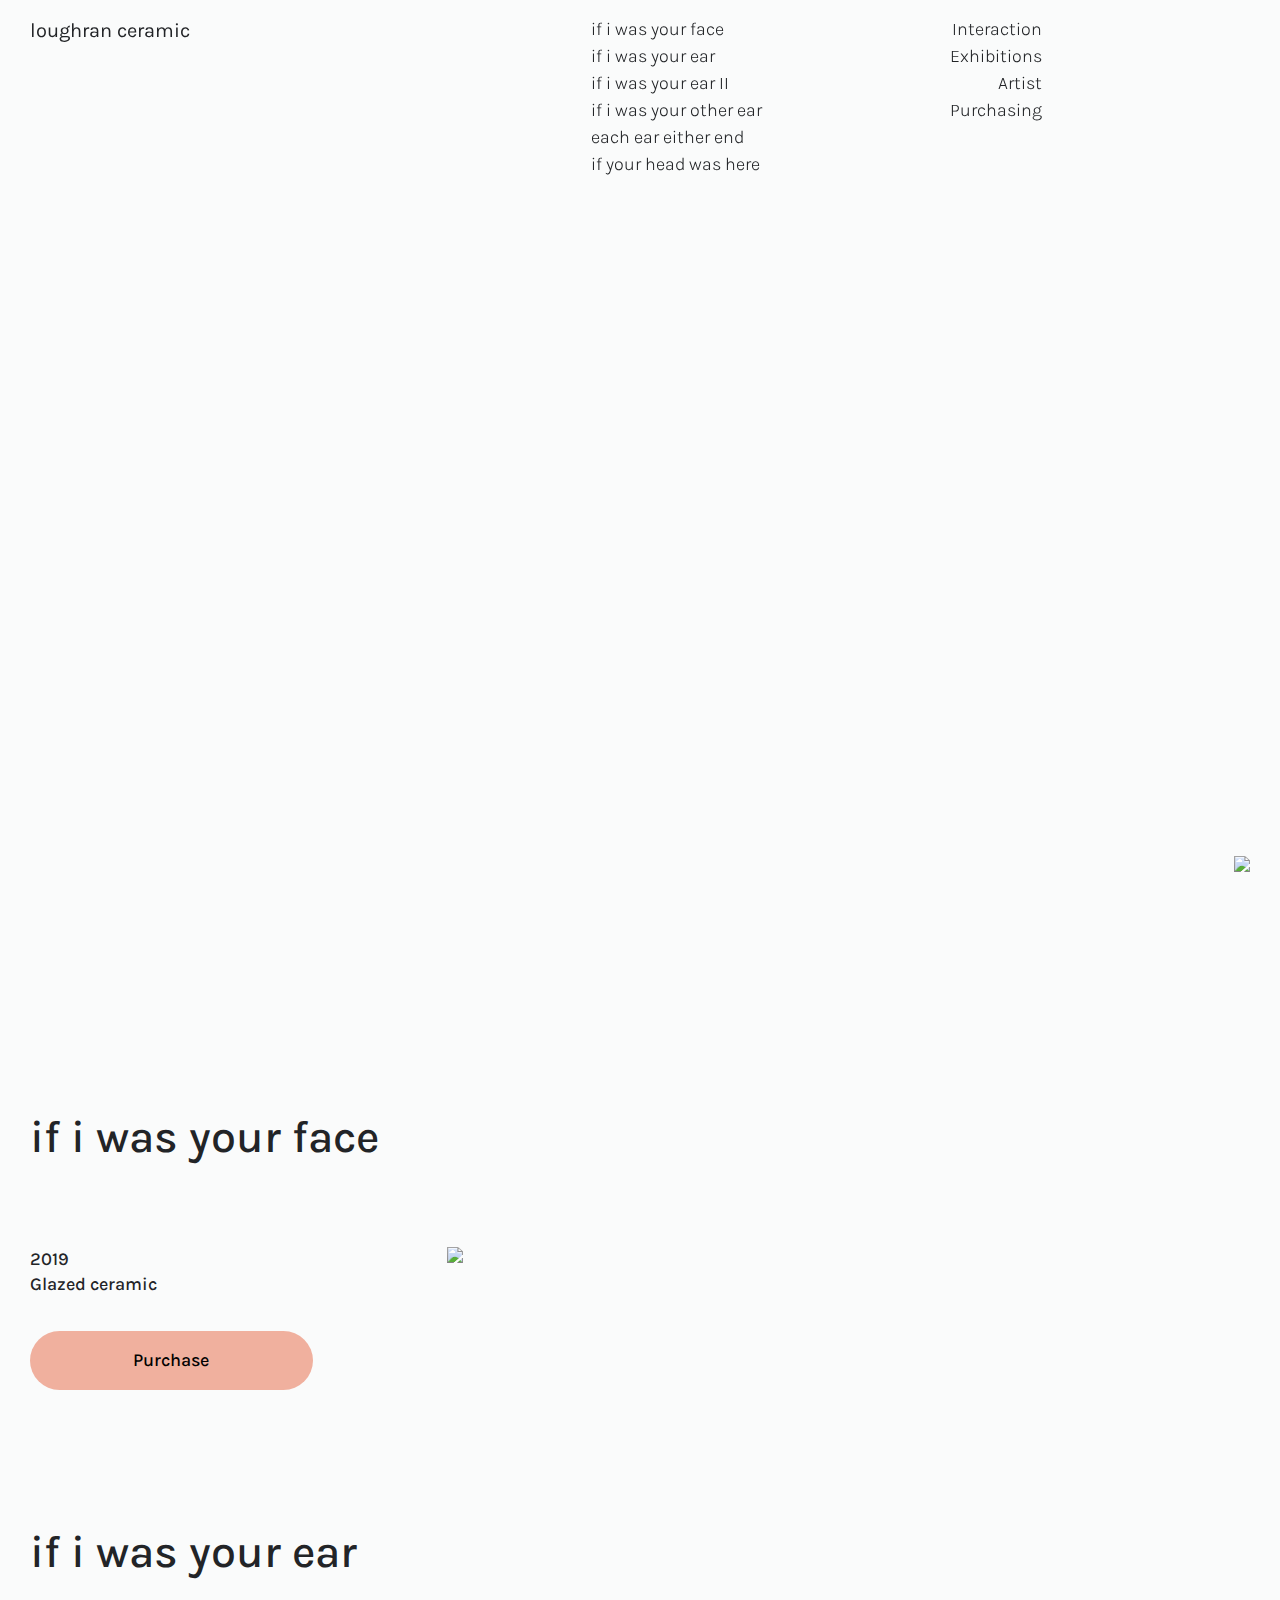
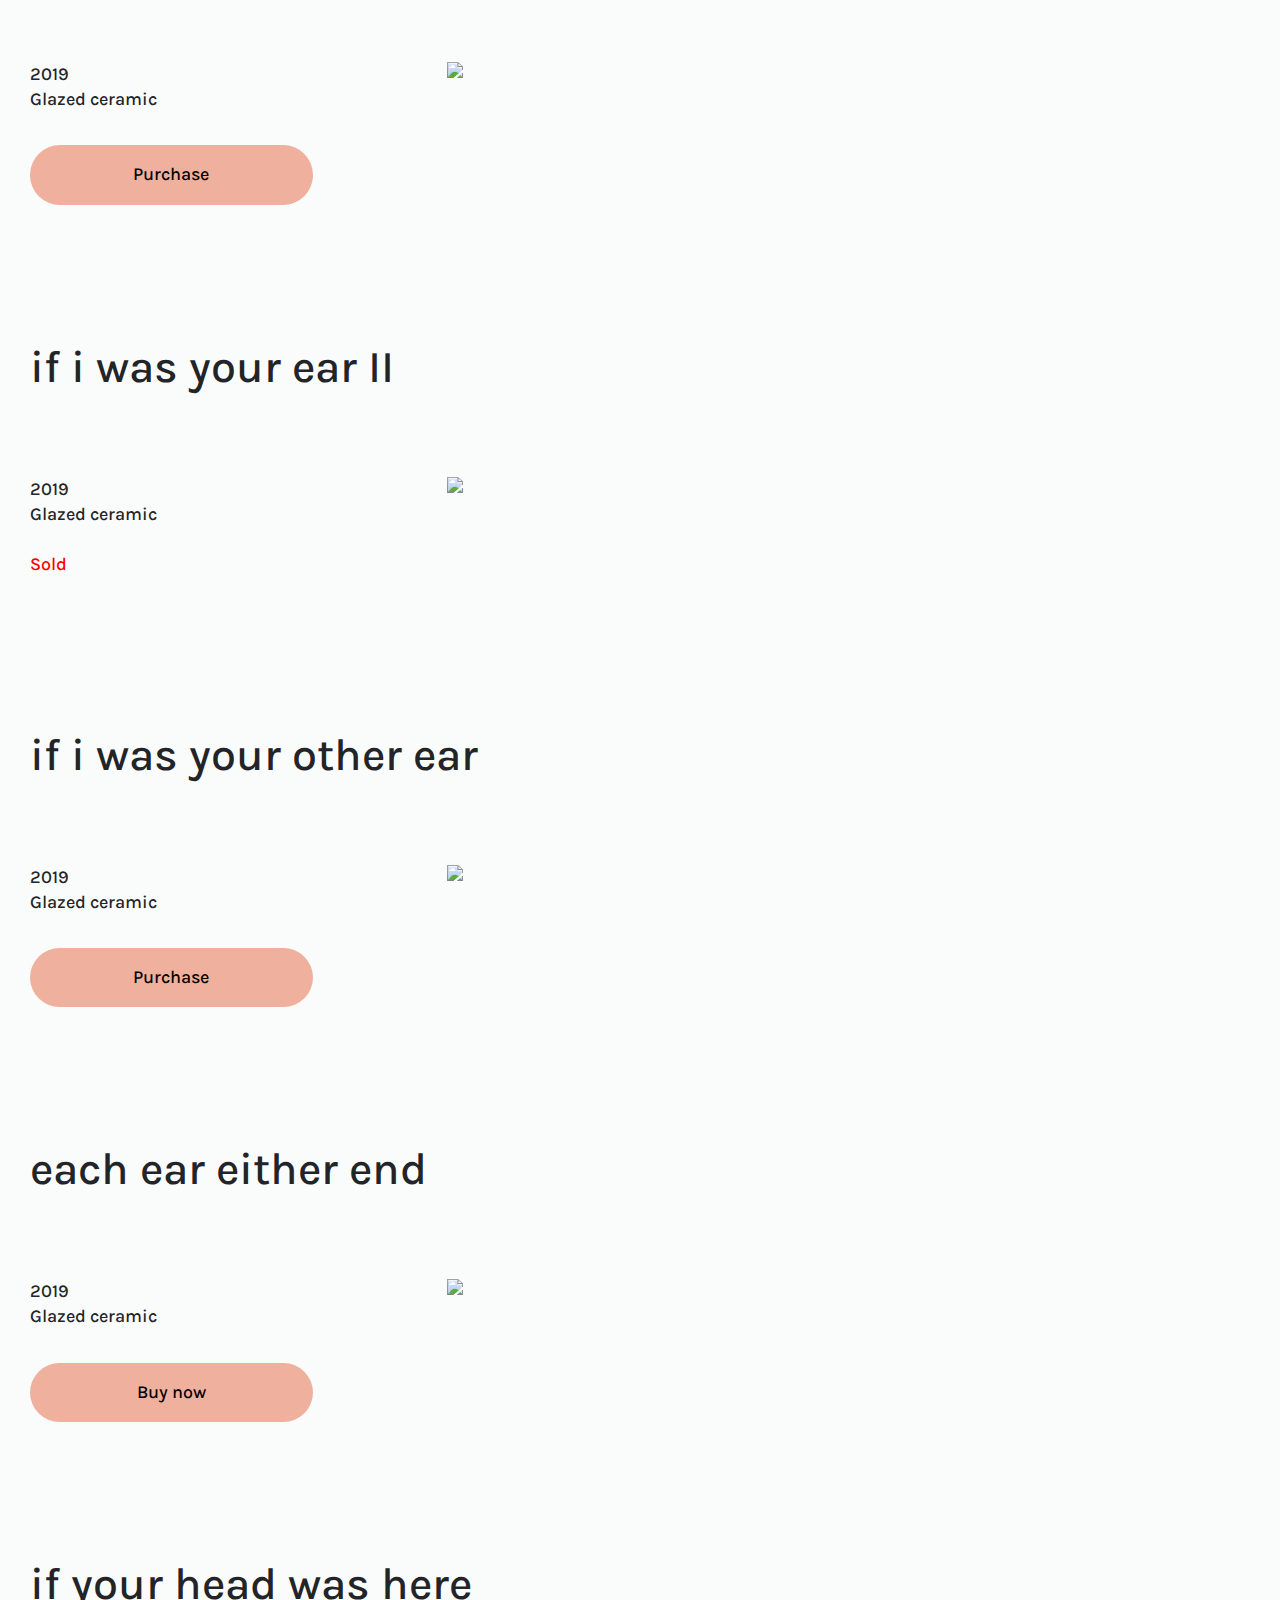
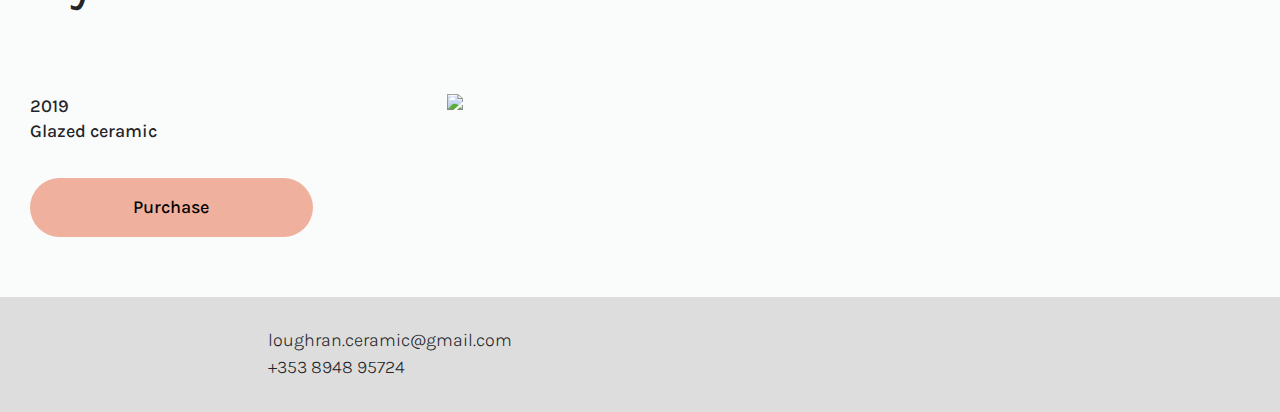
==== commit 16fe7478: "buttons" ====
--- a/index.html
+++ b/index.html
@@ -27,22 +27,22 @@
     
 <div id="navbar">
     <div class="row">
-    <div class="col-sm-3">
+    <div class="col-sm-3 ">
   <a href="index.html" class="name">loughran ceramic</a>
     </div>
-    <div class="col-sm-3 offset-sm-2 col-12 offset-0 pieces">
+    <div class="col-sm-3 offset-sm-2 pieces">
   <ul>
       <li><a href="#section2">if i was your face</a><br><a href="#section1">if i was your ear </a><br><a href="#section6">if i was your ear II</a><br><a href="#section3">if i was your other ear</a><br> <a href="#section4">each ear either end</a><br><a href="#section5">if your head was here</a></li>
             
         </ul>
     </div>
- <div class="col-sm-2 navlist">
+ <div class="col-sm-2 navlist-mob">
         <ul>
             <li><a href="interaction.html">Interaction</a></li>
             <li><a href="exhibitions.html">Exhibitions</a></li>
 <!--            <li><a href="methodology.html">Methodology</a></li>-->
             <li><a href="artist.html">Artist</a></li>
-            <li><a href="https://www.etsy.com/il-en/shop/ifIwaspartofYou">Purchasing</a></li>
+            <li><a href="purchasing.html">Purchasing</a></li>
         </ul>
       
     </div>
@@ -116,12 +116,16 @@
 </div>
       <div class="container-fluid">
   <div class="row toppadding">
-            <div class="col-sm-3">
-      <h5>2019<br>Glazed ceramic<br></h5>
+            <div class="col-sm-3 bot-mob-padding">
+      <h5>2019<br>Glazed ceramic<br><br></h5>
+                <a href="https://www.etsy.com/il-en/shop/ifIwaspartofYou" target="_blank">
+                <button type="button" class="btn btn-lg btn-block"><h5><span class="white">Purchase</span></h5></button>
+                    </a>
     </div>
             <div class="col-sm-8 offset-sm-1 col-12 pic">
                       <img src="images/if-i-was-your-face.png" class="embed-responsive">
                    </div>
+<!--
           <div class="col-sm-8 offset-sm-1 col-12 pic">
                       <img src="images/if-i-was-your-face-2.png" class="embed-responsive">
                    </div>
@@ -137,6 +141,7 @@
       <div class="col-sm-8 offset-sm-0 col-12 pic">
                       <img src="images/if-i-was-your-face-6.png" class="embed-responsive">
                    </div>
+-->
           </div>
 </div>
     
@@ -152,21 +157,27 @@
 </div>
       <div class="container-fluid">
   <div class="row toppadding">
-            <div class="col-sm-3">
-      <h5>2019<br>Glazed ceramic<br></h5>
+            <div class="col-sm-3 bot-mob-padding">
+      <h5>2019<br>Glazed ceramic<br><br></h5><a href="https://www.etsy.com/il-en/shop/ifIwaspartofYou" target="_blank">
+                <button type="button" class="btn btn-lg btn-block"><h5><span class="white">Purchase</span></h5></button>
+                    </a>
     </div>
             <div class="col-sm-8 offset-sm-1 col-12 pic">
                       <img src="images/If-I-Was-Your-Ear.png" class="embed-responsive">
                    </div>
+<!--
       <div class="col-sm-8 offset-sm-1 col-12 pic">
                       <img src="images/I-i-was-your-ear-2.png" class="embed-responsive">
                    </div>
+-->
+<!--
        <div class="col-sm-8 offset-sm-4 col-12 pic">
                       <img src="images/if-i-was-your-ear-4.png" class="embed-responsive">
                    </div>
        <div class="col-sm-8 offset-sm-3 col-12 pic">
                       <img src="images/if-i-was-your-ear-3.png" class="embed-responsive">
                    </div>
+-->
           </div>
 </div>
     
@@ -183,11 +194,12 @@
       <div class="container-fluid">
   <div class="row toppadding">
             <div class="col-sm-3">
-      <h5>2019<br>Glazed ceramic<br><br><span class="sold">SOLD</span></h5>
+      <h5>2019<br>Glazed ceramic<br><br><span class="sold" "toppadding">Sold</span></h5>
     </div>
             <div class="col-sm-8 offset-sm-1 col-12 pic">
                       <img src="images/if-i-was-your-ear-II.png" class="embed-responsive">
                    </div>
+<!--
       <div class="col-sm-8 offset-sm-1 col-12 pic">
                       <img src="images/if-i-was-your-ear-II-2.png" class="embed-responsive">
                    </div>
@@ -197,6 +209,7 @@
        <div class="col-sm-8 offset-sm-4 col-12 pic">
                       <img src="images/if-i-was-your-ear-II-4.png" class="embed-responsive">
                    </div>
+-->
           </div>
 </div>
     
@@ -212,18 +225,22 @@
 </div>
       <div class="container-fluid">
   <div class="row toppadding">
-            <div class="col-sm-3">
-      <h5>2019<br>Glazed ceramic<br></h5>
+            <div class="col-sm-3 bot-mob-padding">
+      <h5>2019<br>Glazed ceramic<br><br></h5><a href="https://www.etsy.com/il-en/shop/ifIwaspartofYou" target="_blank">
+                <button type="button" class="btn btn-lg btn-block"><h5><span class="white">Purchase</span></h5></button>
+                    </a>
     </div>
             <div class="col-sm-8 offset-sm-1 col-12 pic">
                       <img src="images/If-I-was-your-other-ear-1.png" class="embed-responsive">
                    </div>
+<!--
       <div class="col-sm-8 offset-sm-1 col-12 pic">
                       <img src="images/If-I-was-your-other-ear.png" class="embed-responsive">
                    </div>
       <div class="col-sm-8 offset-sm-3 col-12 pic">
                       <img src="images/If-I-was-your-other-ear-3.png" class="embed-responsive">
                    </div>
+-->
           
           
           </div>
@@ -240,8 +257,10 @@
 </div>
       <div class="container-fluid">
   <div class="row toppadding">
-            <div class="col-sm-3">
-      <h5>2019<br>Glazed ceramic<br></h5>
+            <div class="col-sm-3 bot-mob-padding">
+      <h5>2019<br>Glazed ceramic<br><br></h5><a href="https://www.etsy.com/il-en/shop/ifIwaspartofYou" target="_blank">
+                <button type="button" class="btn btn-lg btn-block"><h5><span class="white">Buy now</span></h5></button>
+                    </a>
     </div>
             <div class="col-sm-8 offset-sm-1 col-12 pic">
                       <img src="images/each-ear-either-end.png" class="embed-responsive">
@@ -259,15 +278,19 @@
 </div>
       <div class="container-fluid">
   <div class="row toppadding">
-            <div class="col-sm-3">
-      <h5>2019<br>Glazed ceramic<br></h5>
+            <div class="col-sm-3 bot-mob-padding">
+      <h5>2019<br>Glazed ceramic<br><br></h5><a href="https://www.etsy.com/il-en/shop/ifIwaspartofYou" target="_blank">
+                <button type="button" class="btn btn-lg btn-block"><h5><span class="white">Purchase</span></h5></button>
+                    </a>
     </div>
             <div class="col-sm-8 offset-sm-1 col-12 pic">
                       <img src="images/if-your-head-was-here.png" class="embed-responsive">
                    </div>
+<!--
           <div class="col-sm-8 offset-sm-2 col-12 pic">
                       <img src="images/if-your-head-was-here-2.png" class="embed-responsive">
                    </div>
+-->
           </div>
 </div>
     
--- a/css/style.css
+++ b/css/style.css
@@ -9,6 +9,33 @@
     text-align: right;
     border: 10px;
     height: 30px;
+}
+
+
+.btn
+{
+    padding-top: 16px;
+    color: black;
+    background-color: #F0B09E;
+    border-radius: 100px;
+   
+    
+}
+.btn:hover
+{
+    padding-top: 16px;
+/*    background-color: #B3B85C;*/
+    background-color: #CC9687;
+    text-decoration: none;
+    outline-color: black;
+    outline-width: 1px;
+    outline-style: solid;
+}
+
+.white
+{
+    text-decoration: none;
+    color: black;
 }
 
 .slider1{
@@ -38,7 +65,10 @@
     
 
 }
-
+a:hover
+{
+    text-decoration: none;
+}
 .botpadding
 {
     margin-top: 45px;
@@ -49,6 +79,13 @@
     
 
 }
+
+    .bot-mob-padding
+{
+    padding-bottom: 60px;
+}
+
+
 .name
 {
     
@@ -96,30 +133,29 @@
     
 }
 
-a
-{
-   
-}
-
-a.hover
+
+
+/*
+a:hover
 {
     text-decoration: underline;
-     font-size: 14px;
+     
     
     font-family: 'Karla', sans-serif;
     color: #222427;
     text-decoration: underline;
     background-color: #ddd;
 }
-h5 a.hover
-{
+*/
+h5 a:hover
+{
+    color: #C27C65;
+    
+    
+    font-family: 'Karla', sans-serif;
+    color: #222427;
     text-decoration: underline;
-     font-size: 14px;
-    
-    font-family: 'Karla', sans-serif;
-    color: #222427;
-    text-decoration: underline;
-    background-color: #ddd;
+    
 }
 
 h5
@@ -143,24 +179,27 @@
     font-family: 'Karla', sans-serif;
     color: #222427;
     text-decoration: underline;
-    background-color: #ddd;
+    
 }
 a
 {
     color: #222427;
+    
 }
 a:active
 {
     color: #222427;
-    text-decoration: underline;
-}
+   
+}
+
+
 #navbar {
  z-index: 1000;
   position: fixed;
   top: 0;
   width: 100%;
   display: block;
-  transition: top 0.3s;
+  transition: top 0.4s;
     
     font-family: 'Karla', sans-serif;
     padding-top: 16px;
@@ -168,10 +207,18 @@
     padding-right:30px;
 }
 
+.navlist-mob
+{
+    line-height: 33px;
+    text-align: right;
+    top: 0px;
+       
+}
 
 
 #navbar a:hover {
-  background-color: #ddd;
+  text-decoration: underline;
+   
   color: #222427;
 }
 
@@ -194,10 +241,7 @@
    background-color: #fafbfb;
   color: #222427; 
 }
-.white
-{
-    color: #fafbfb;;
-}
+
 
 .interactioncomp
     {
@@ -279,4 +323,9 @@
     
 }
     
-}
+.navlist-mob
+{
+    line-height: 27px;
+}
+    
+}
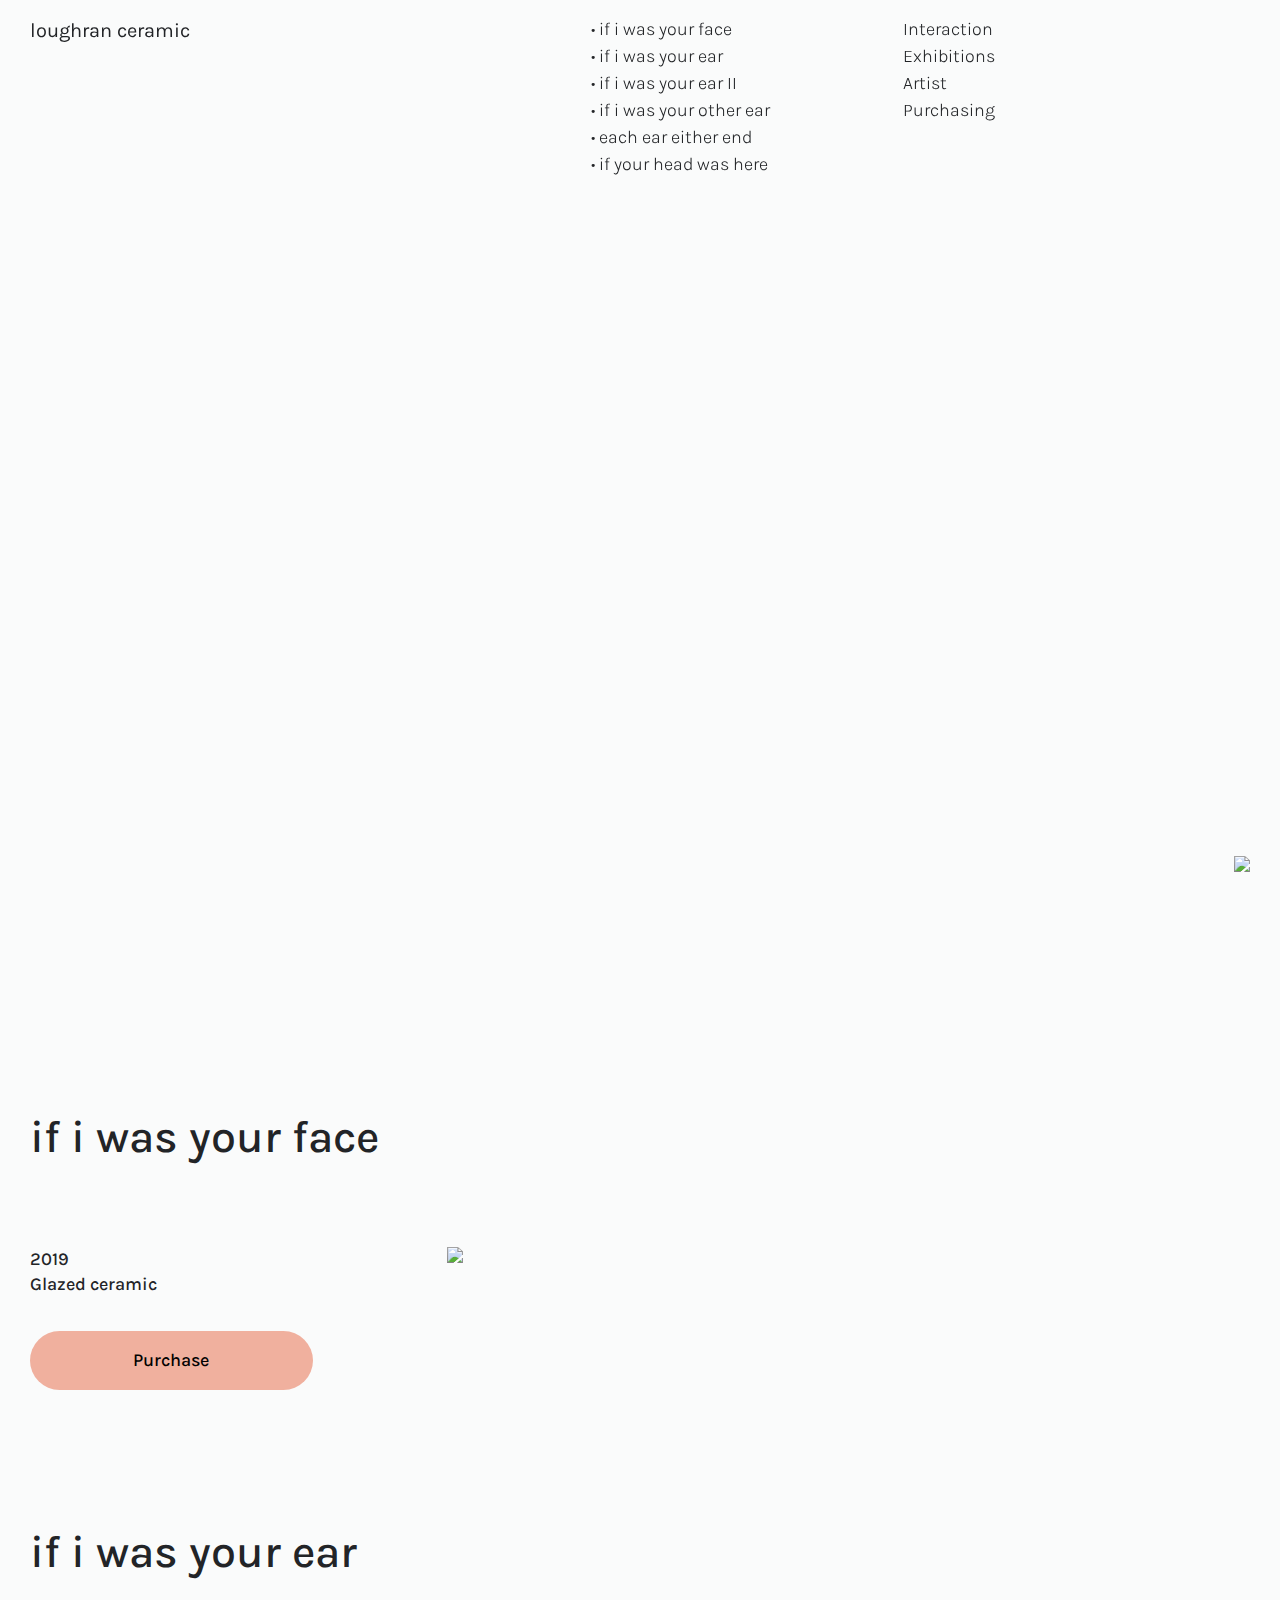
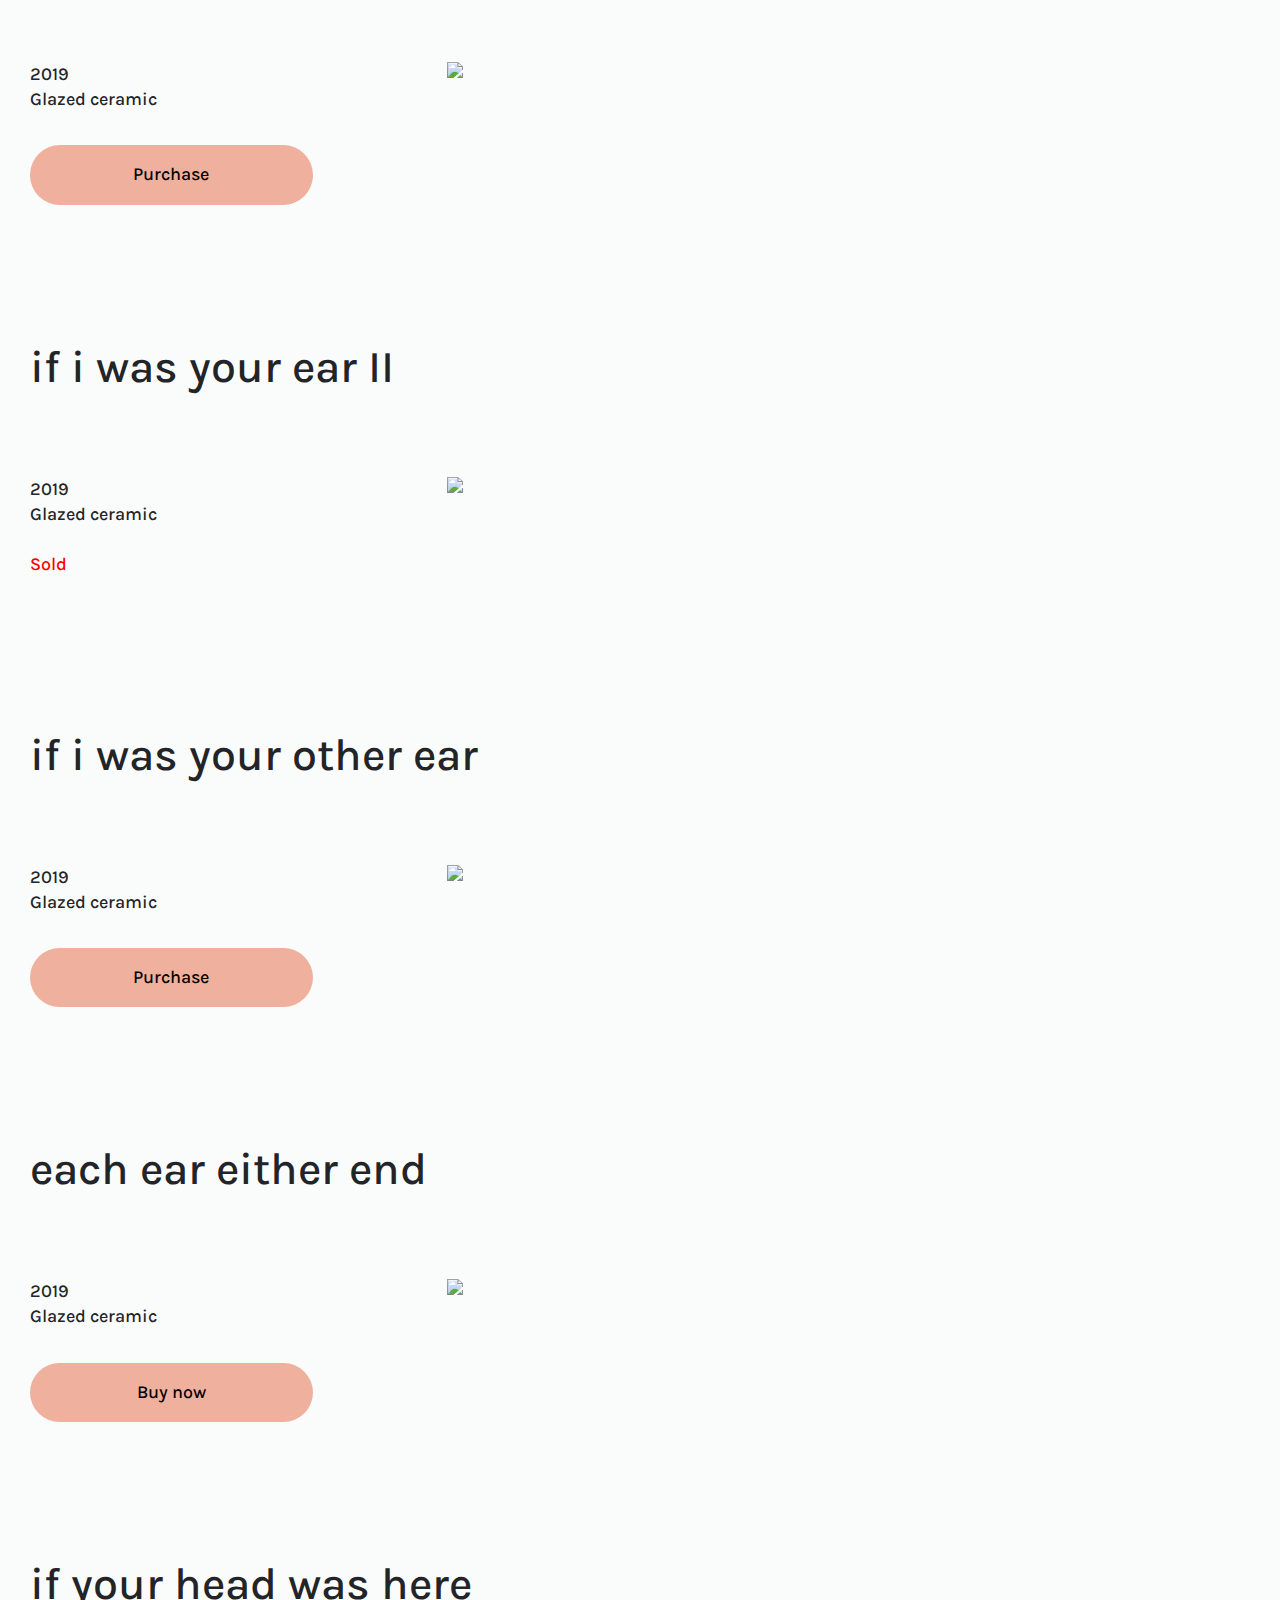
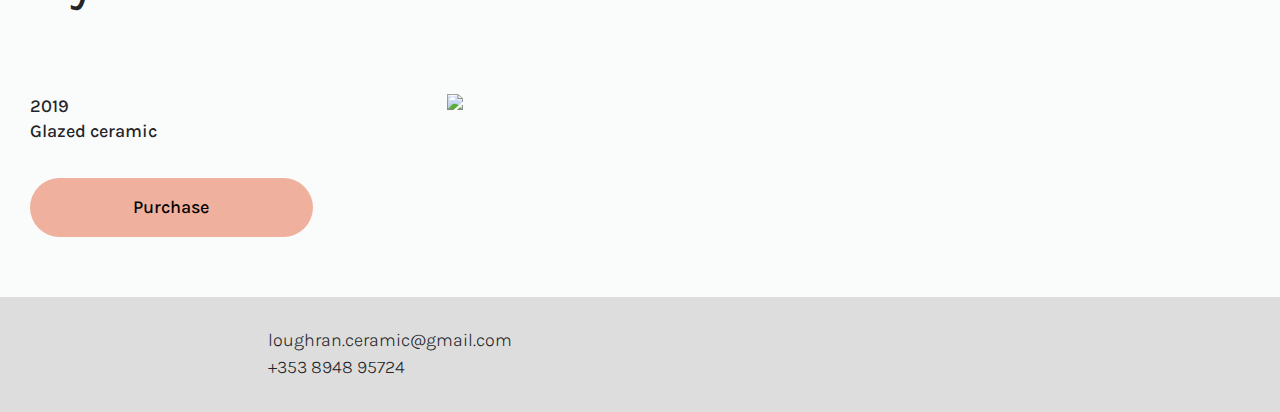
==== commit 0d85ccc9: "fixes" ====
--- a/index.html
+++ b/index.html
@@ -32,7 +32,7 @@
     </div>
     <div class="col-sm-3 offset-sm-2 pieces">
   <ul>
-      <li><a href="#section2">if i was your face</a><br><a href="#section1">if i was your ear </a><br><a href="#section6">if i was your ear II</a><br><a href="#section3">if i was your other ear</a><br> <a href="#section4">each ear either end</a><br><a href="#section5">if your head was here</a></li>
+      <li><a href="#section2">• if i was your face</a><br><a href="#section1">• if i was your ear </a><br><a href="#section6">• if i was your ear II</a><br><a href="#section3">• if i was your other ear</a><br> <a href="#section4">• each ear either end</a><br><a href="#section5">• if your head was here</a></li>
             
         </ul>
     </div>
--- a/css/style.css
+++ b/css/style.css
@@ -326,6 +326,7 @@
 .navlist-mob
 {
     line-height: 27px;
-}
-    
-}
+    text-align: left;
+}
+    
+}
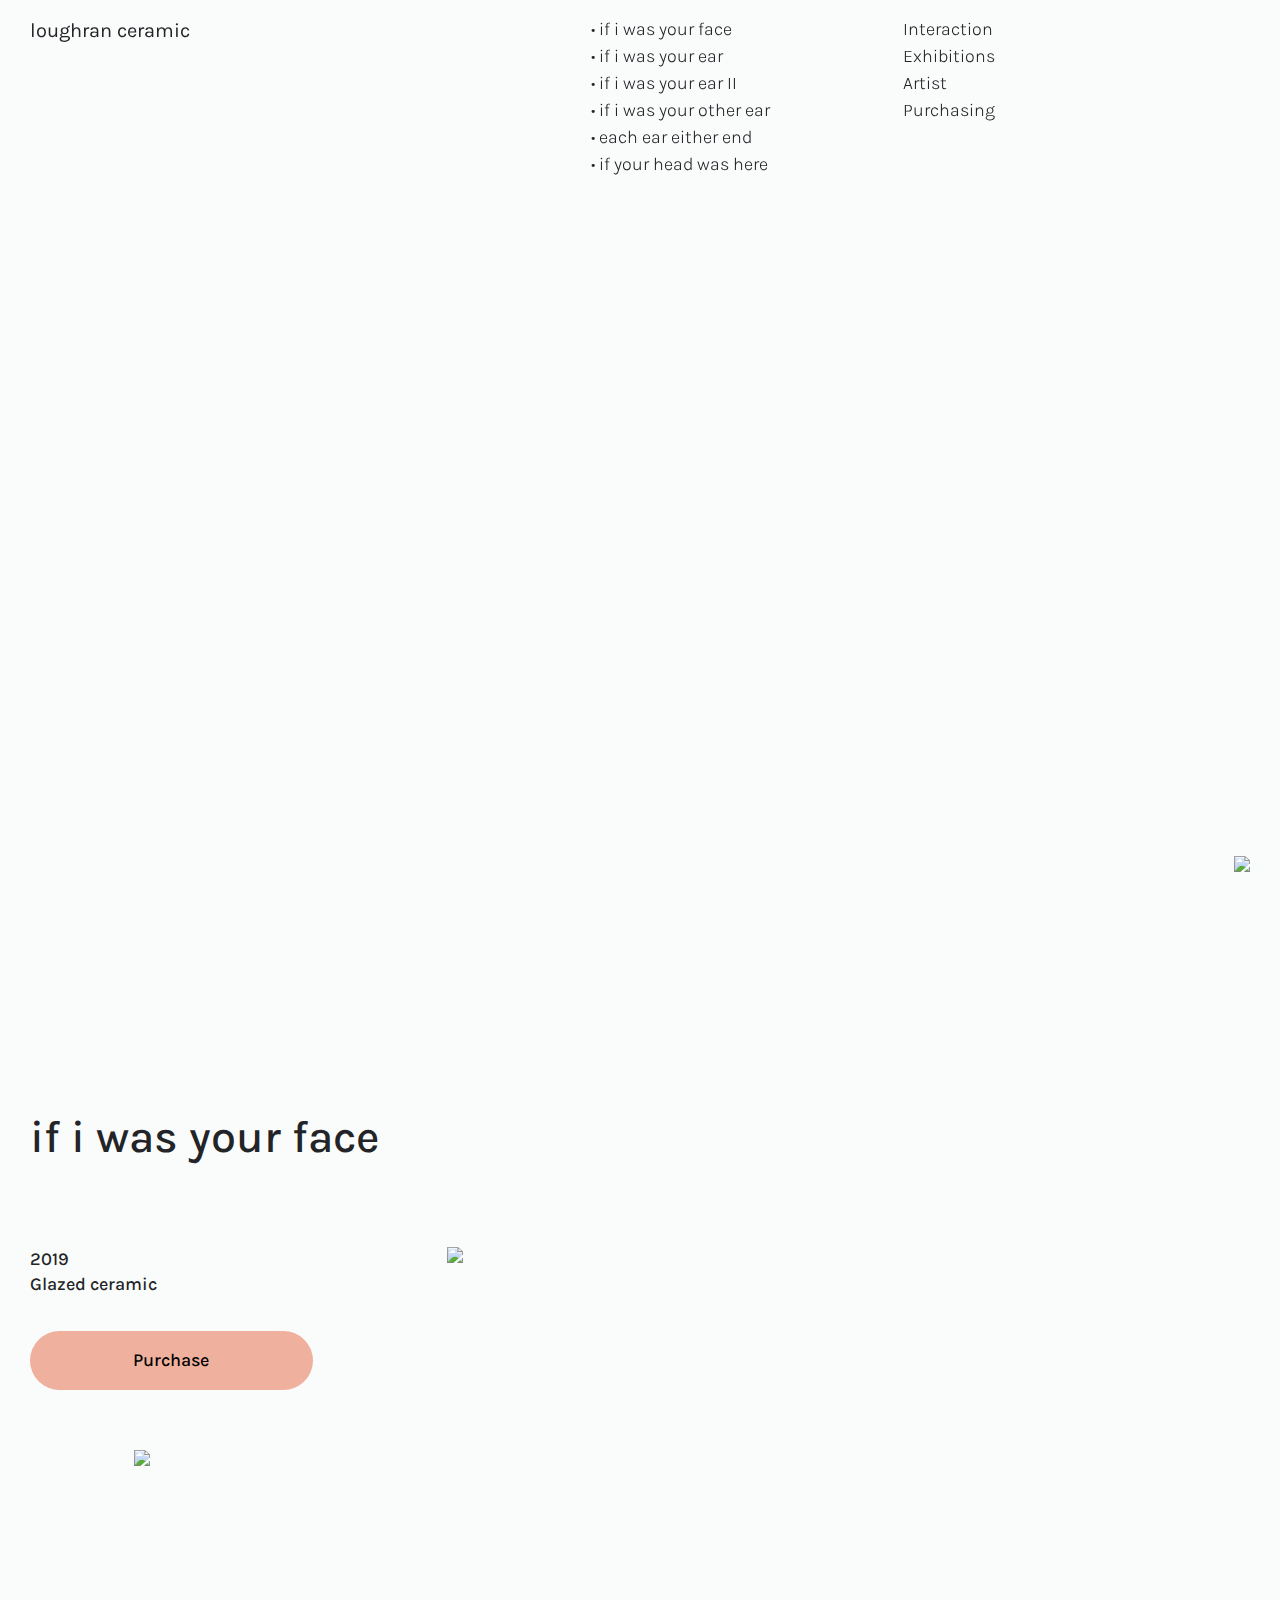
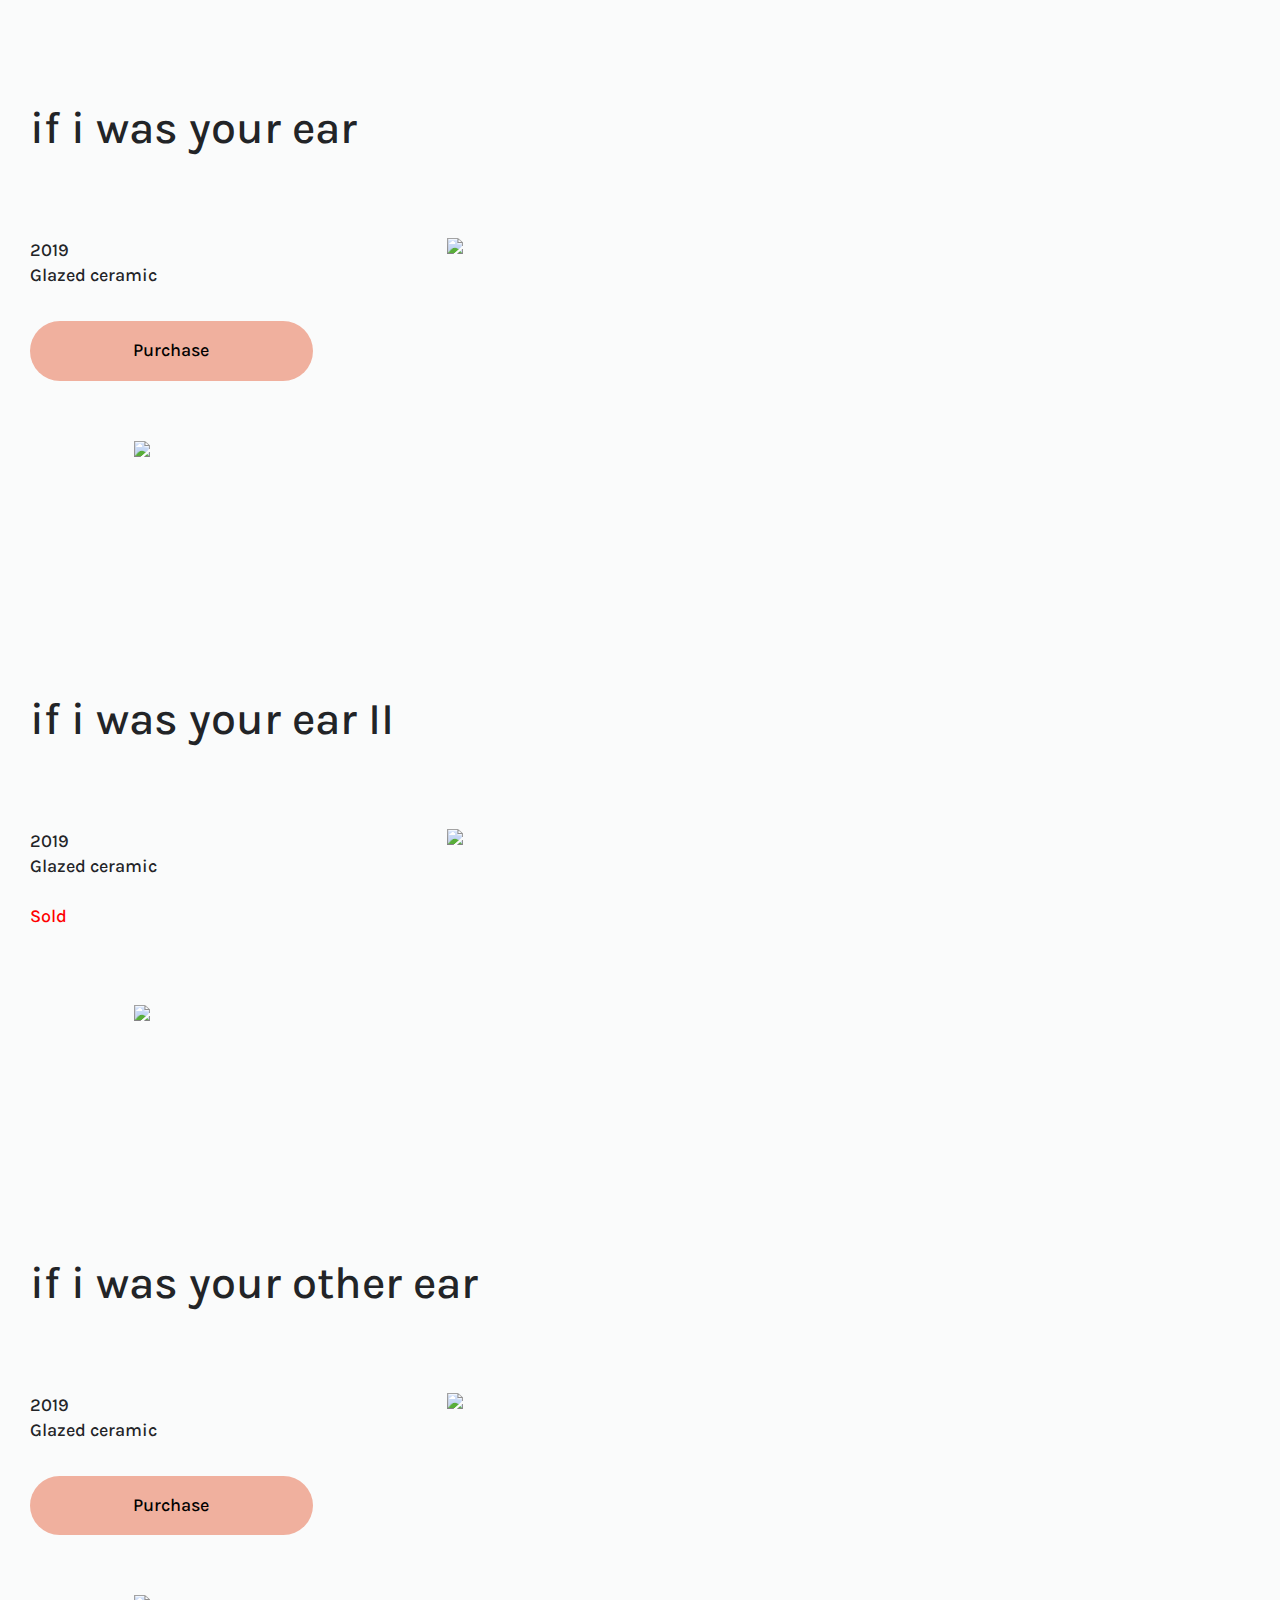
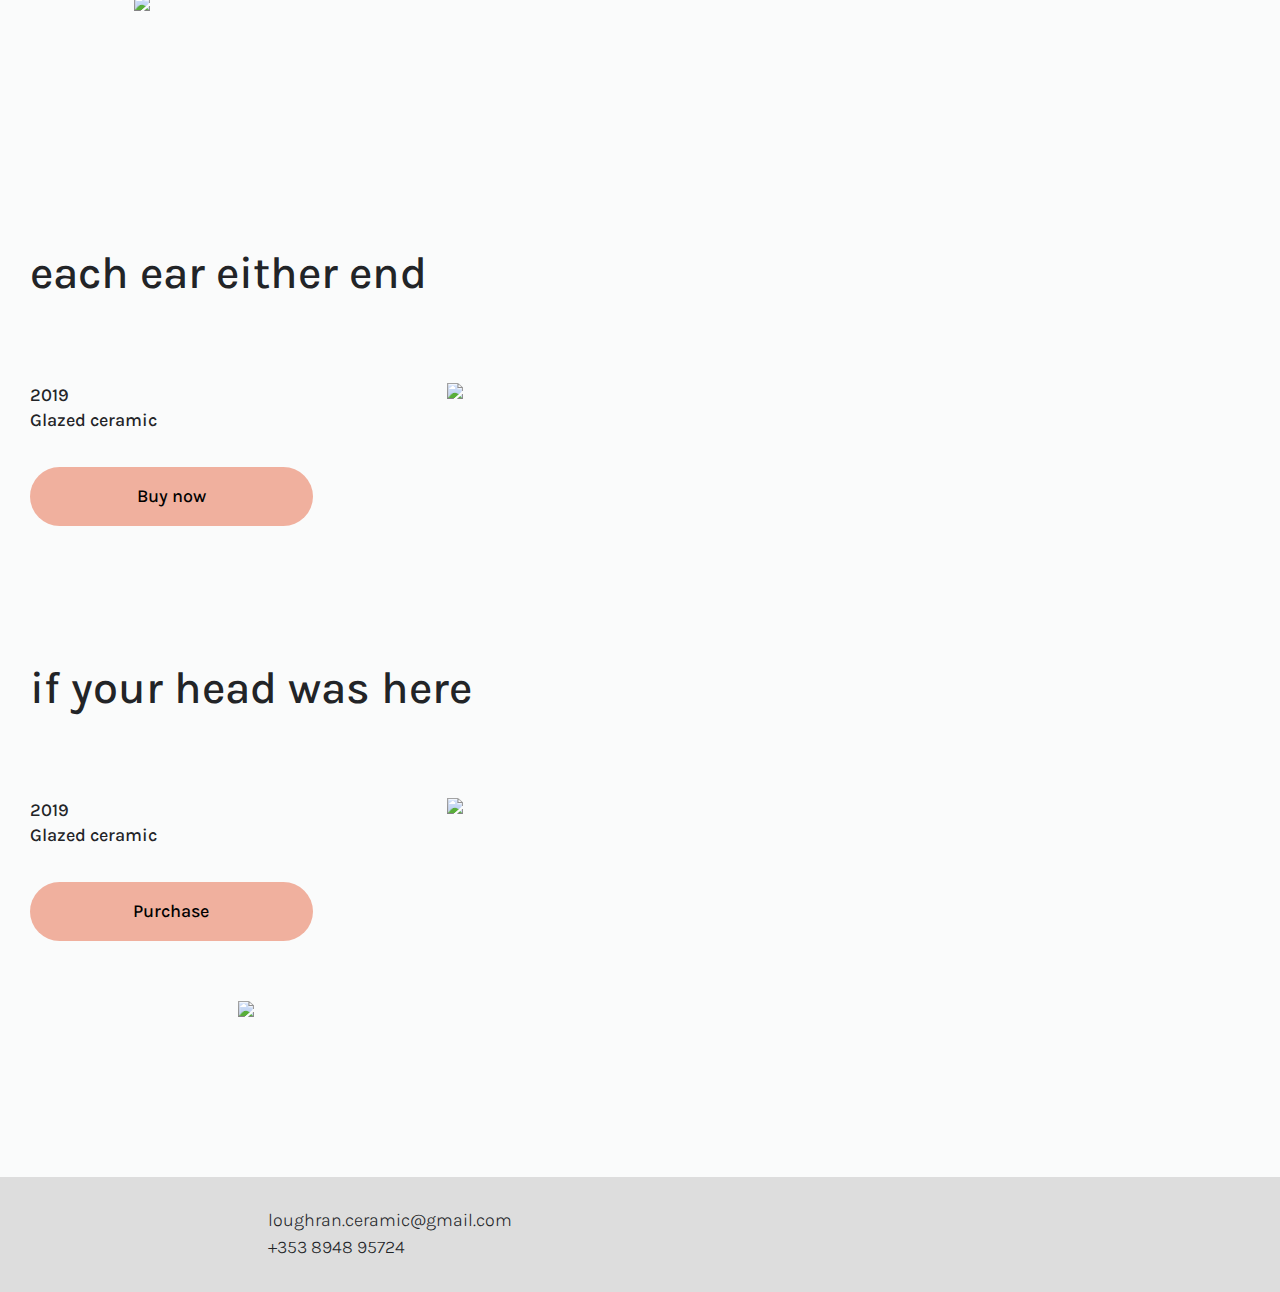
==== commit 33009163: "images" ====
--- a/index.html
+++ b/index.html
@@ -125,10 +125,10 @@
             <div class="col-sm-8 offset-sm-1 col-12 pic">
                       <img src="images/if-i-was-your-face.png" class="embed-responsive">
                    </div>
-<!--
           <div class="col-sm-8 offset-sm-1 col-12 pic">
                       <img src="images/if-i-was-your-face-2.png" class="embed-responsive">
                    </div>
+<!--
       <div class="col-sm-8 offset-sm-4 col-12 pic">
                       <img src="images/if-i-was-your-face-3.png" class="embed-responsive">
                    </div>
@@ -165,11 +165,9 @@
             <div class="col-sm-8 offset-sm-1 col-12 pic">
                       <img src="images/If-I-Was-Your-Ear.png" class="embed-responsive">
                    </div>
-<!--
       <div class="col-sm-8 offset-sm-1 col-12 pic">
                       <img src="images/I-i-was-your-ear-2.png" class="embed-responsive">
                    </div>
--->
 <!--
        <div class="col-sm-8 offset-sm-4 col-12 pic">
                       <img src="images/if-i-was-your-ear-4.png" class="embed-responsive">
@@ -199,10 +197,10 @@
             <div class="col-sm-8 offset-sm-1 col-12 pic">
                       <img src="images/if-i-was-your-ear-II.png" class="embed-responsive">
                    </div>
-<!--
       <div class="col-sm-8 offset-sm-1 col-12 pic">
                       <img src="images/if-i-was-your-ear-II-2.png" class="embed-responsive">
                    </div>
+<!--
        <div class="col-sm-8 offset-sm-2 col-12 pic">
                       <img src="images/if-i-was-your-ear-II-3.png" class="embed-responsive">
                    </div>
@@ -233,10 +231,10 @@
             <div class="col-sm-8 offset-sm-1 col-12 pic">
                       <img src="images/If-I-was-your-other-ear-1.png" class="embed-responsive">
                    </div>
-<!--
       <div class="col-sm-8 offset-sm-1 col-12 pic">
                       <img src="images/If-I-was-your-other-ear.png" class="embed-responsive">
                    </div>
+<!--
       <div class="col-sm-8 offset-sm-3 col-12 pic">
                       <img src="images/If-I-was-your-other-ear-3.png" class="embed-responsive">
                    </div>
@@ -286,11 +284,9 @@
             <div class="col-sm-8 offset-sm-1 col-12 pic">
                       <img src="images/if-your-head-was-here.png" class="embed-responsive">
                    </div>
-<!--
           <div class="col-sm-8 offset-sm-2 col-12 pic">
                       <img src="images/if-your-head-was-here-2.png" class="embed-responsive">
                    </div>
--->
           </div>
 </div>
     
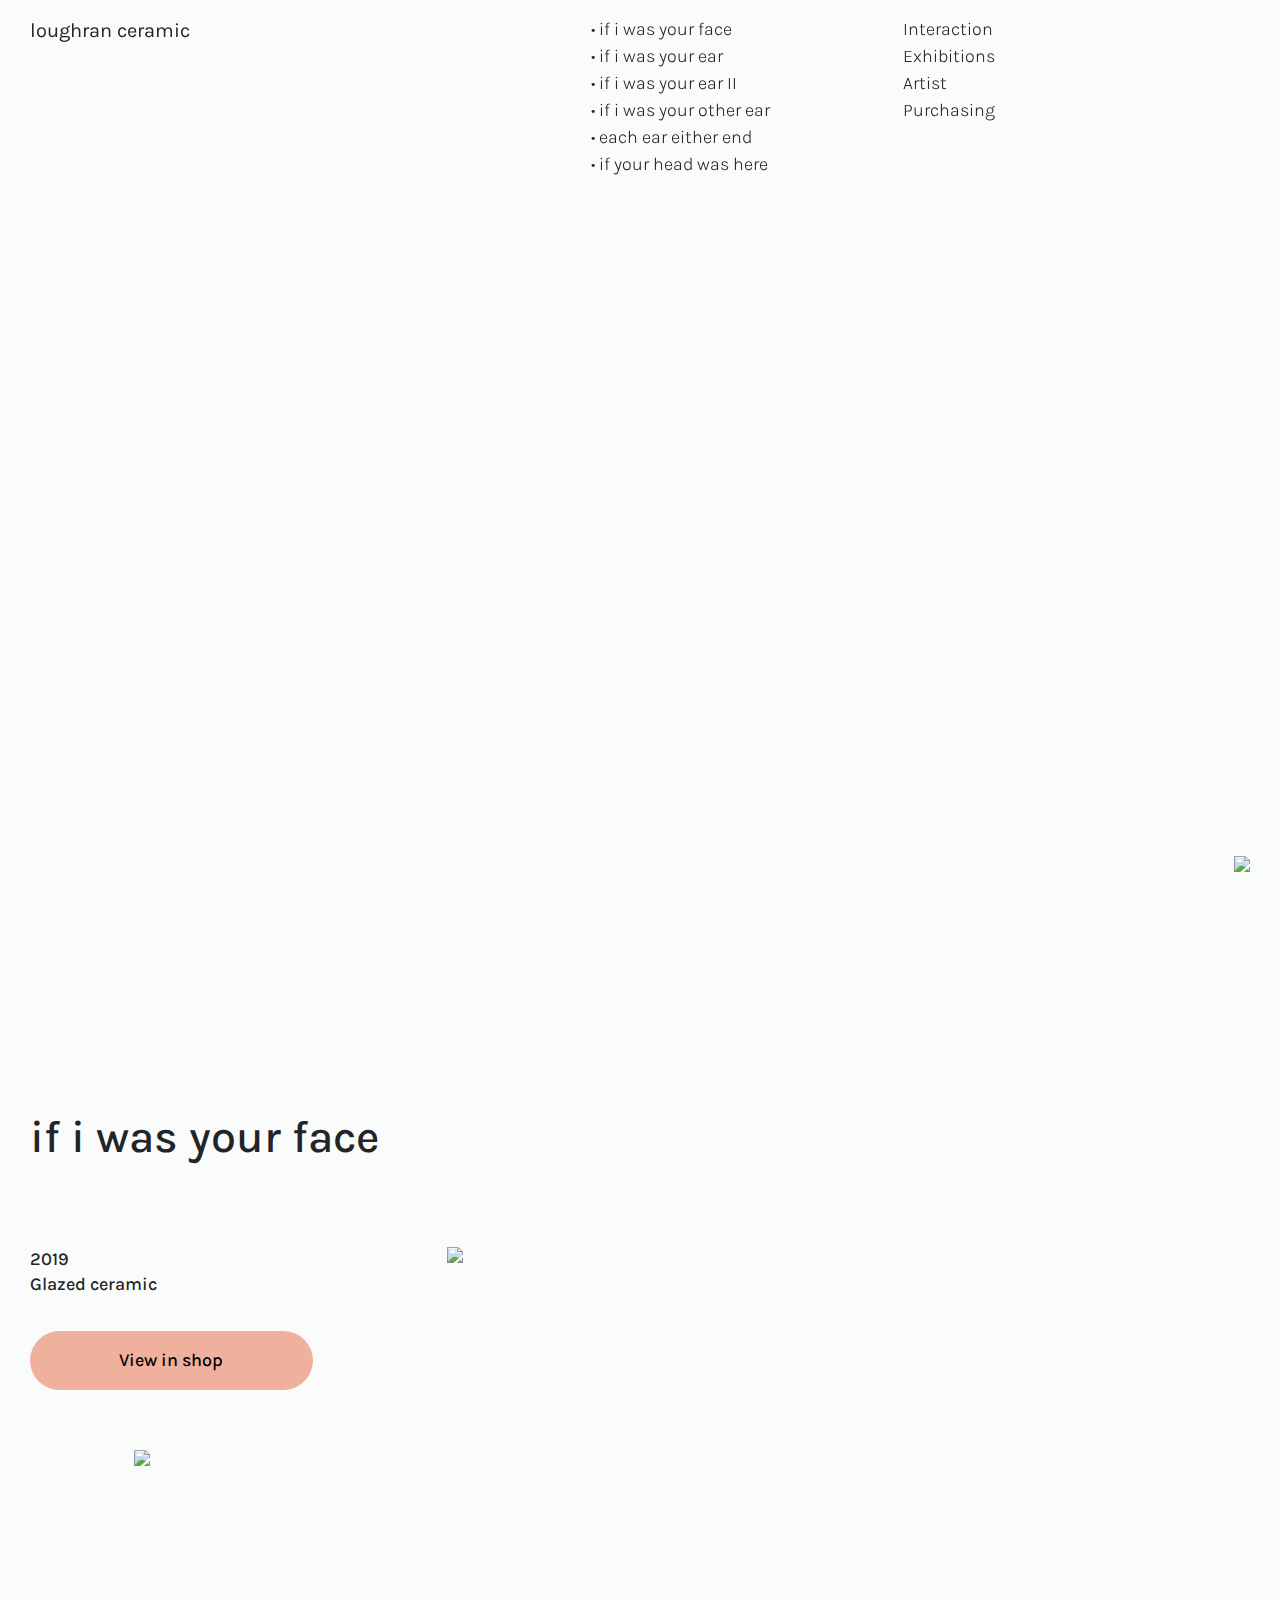
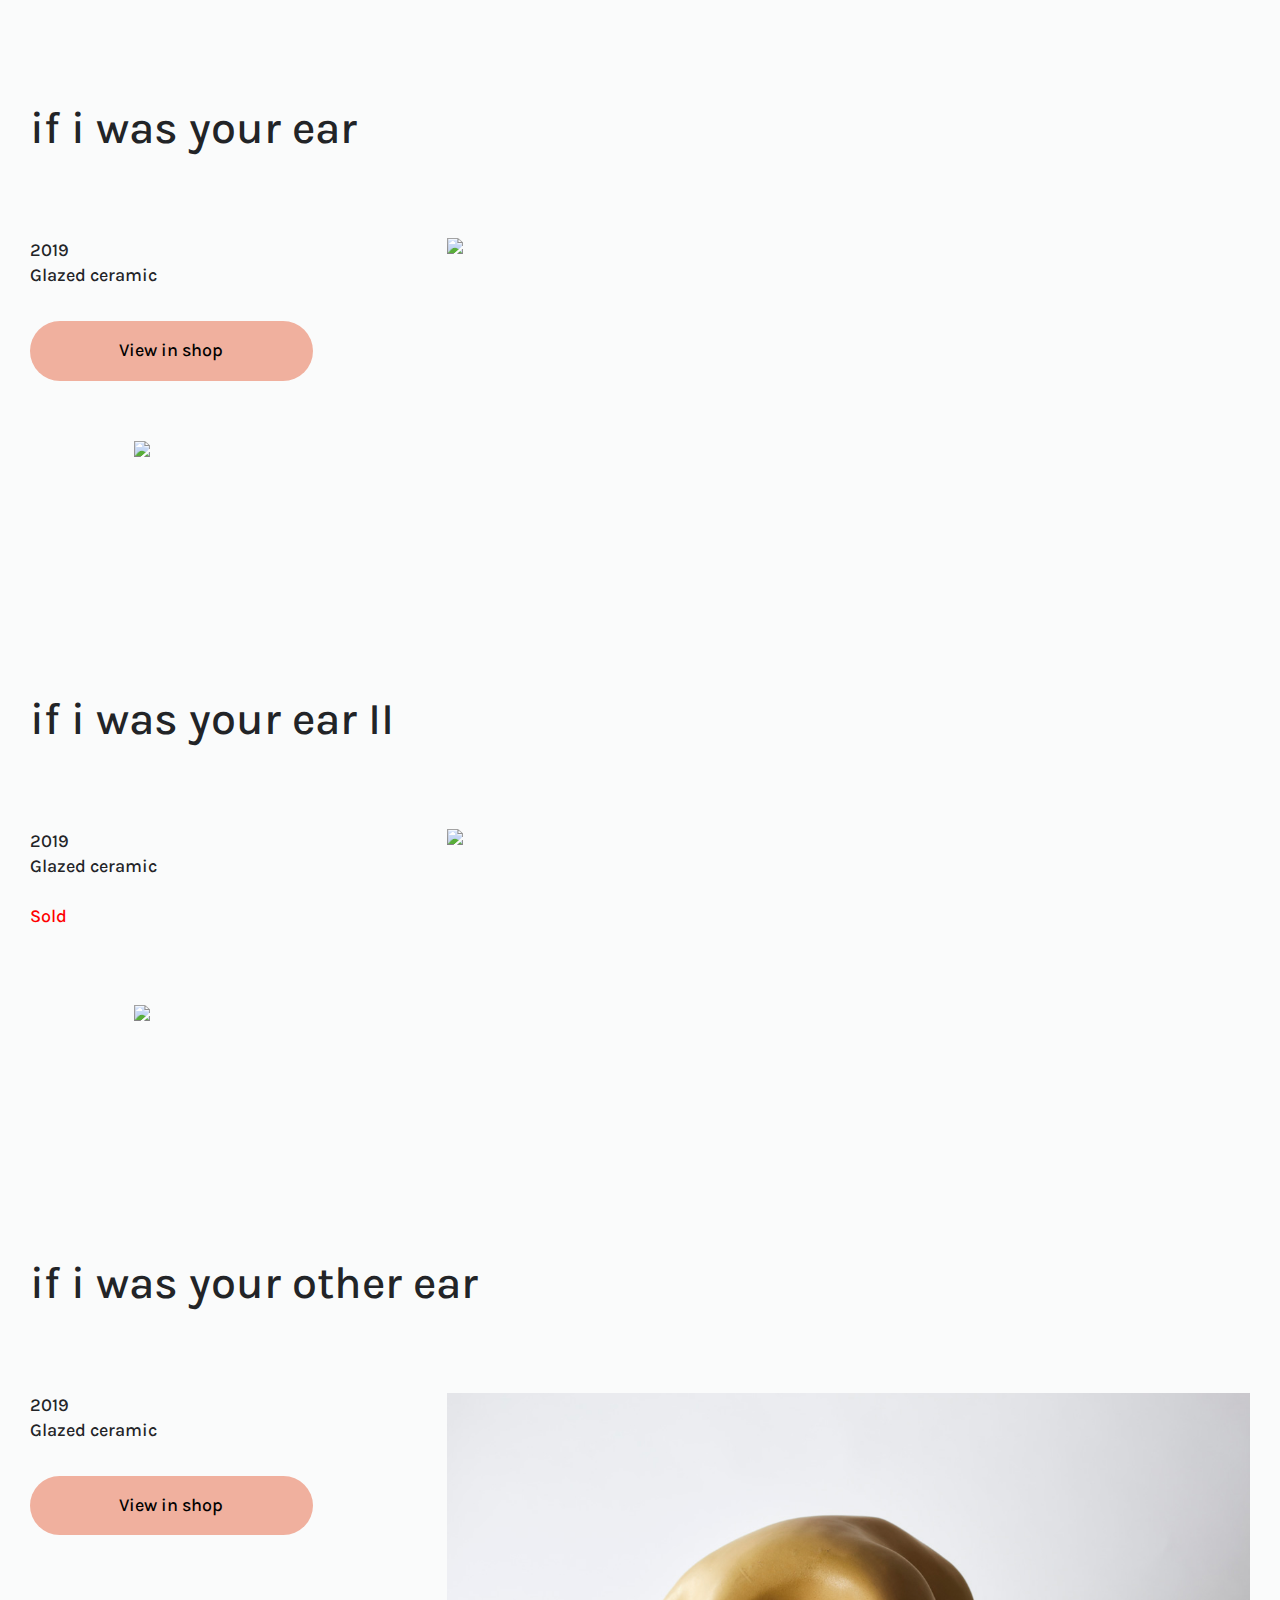
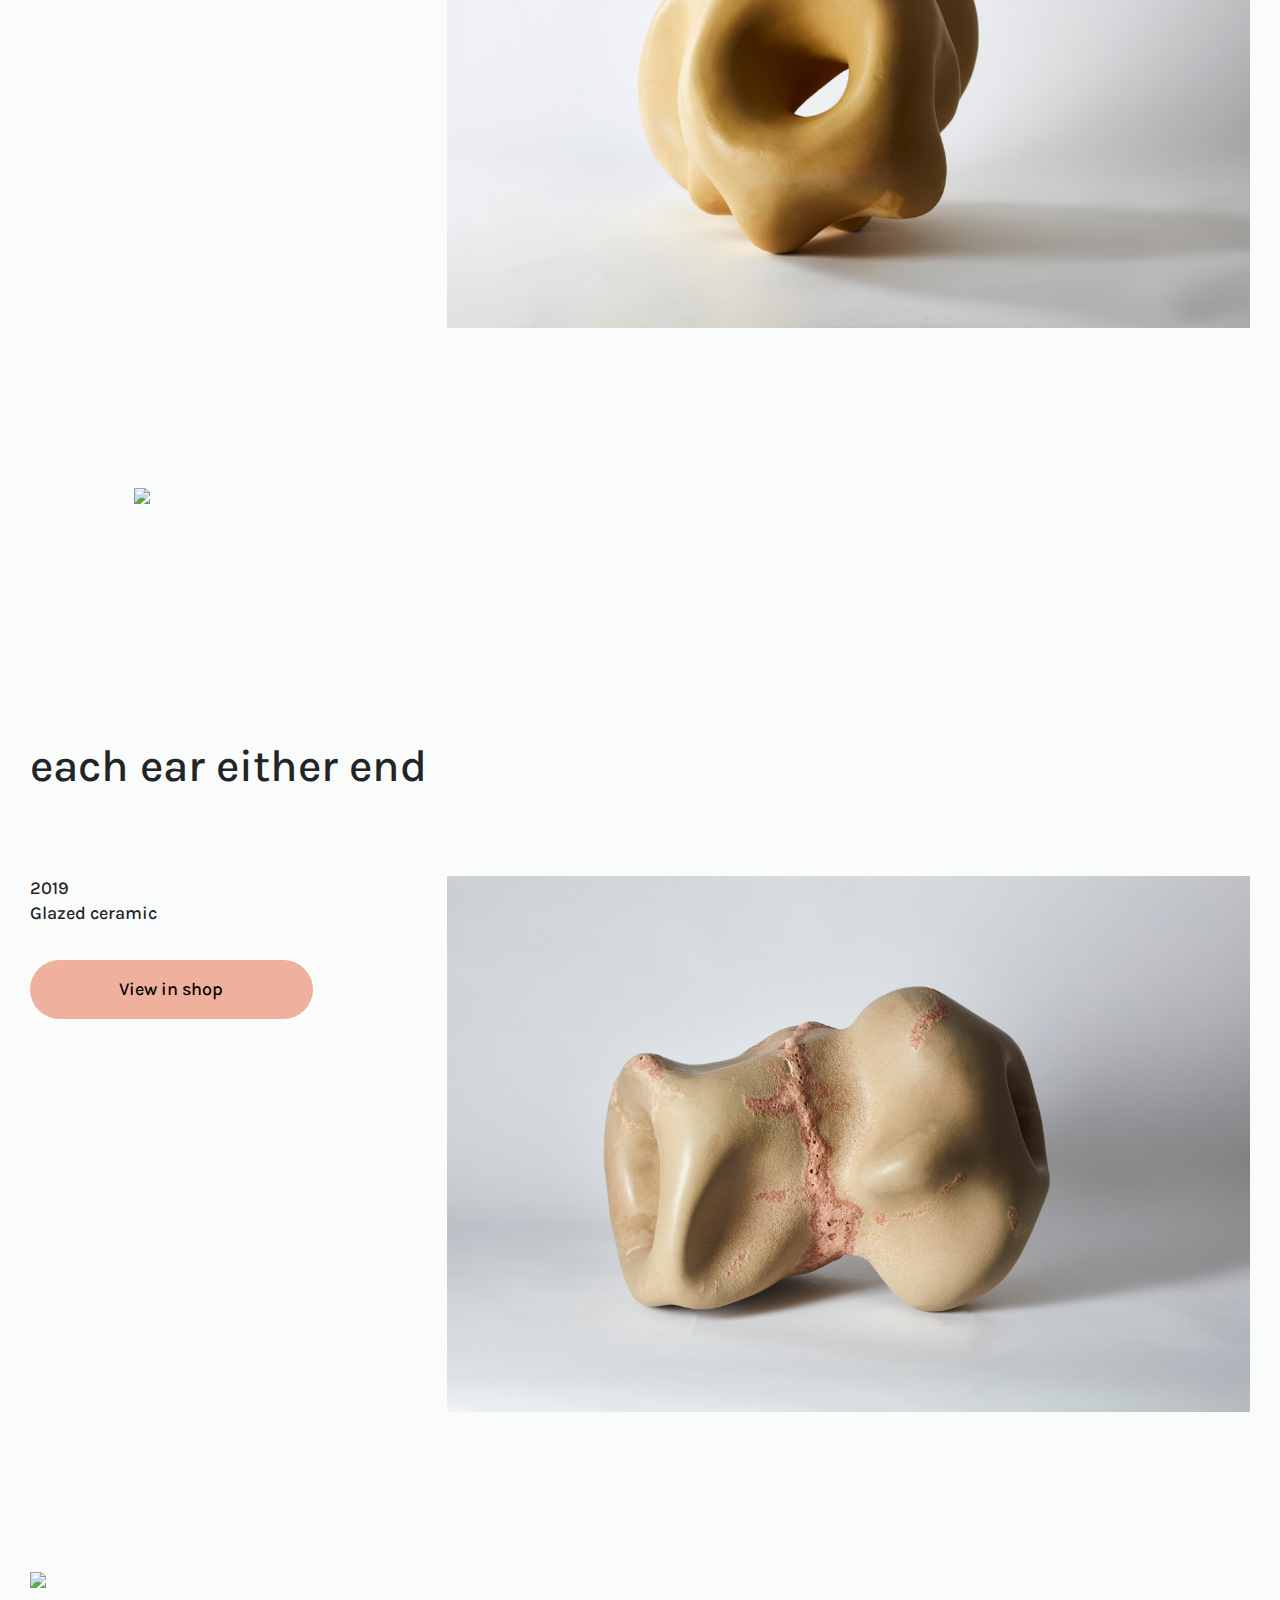
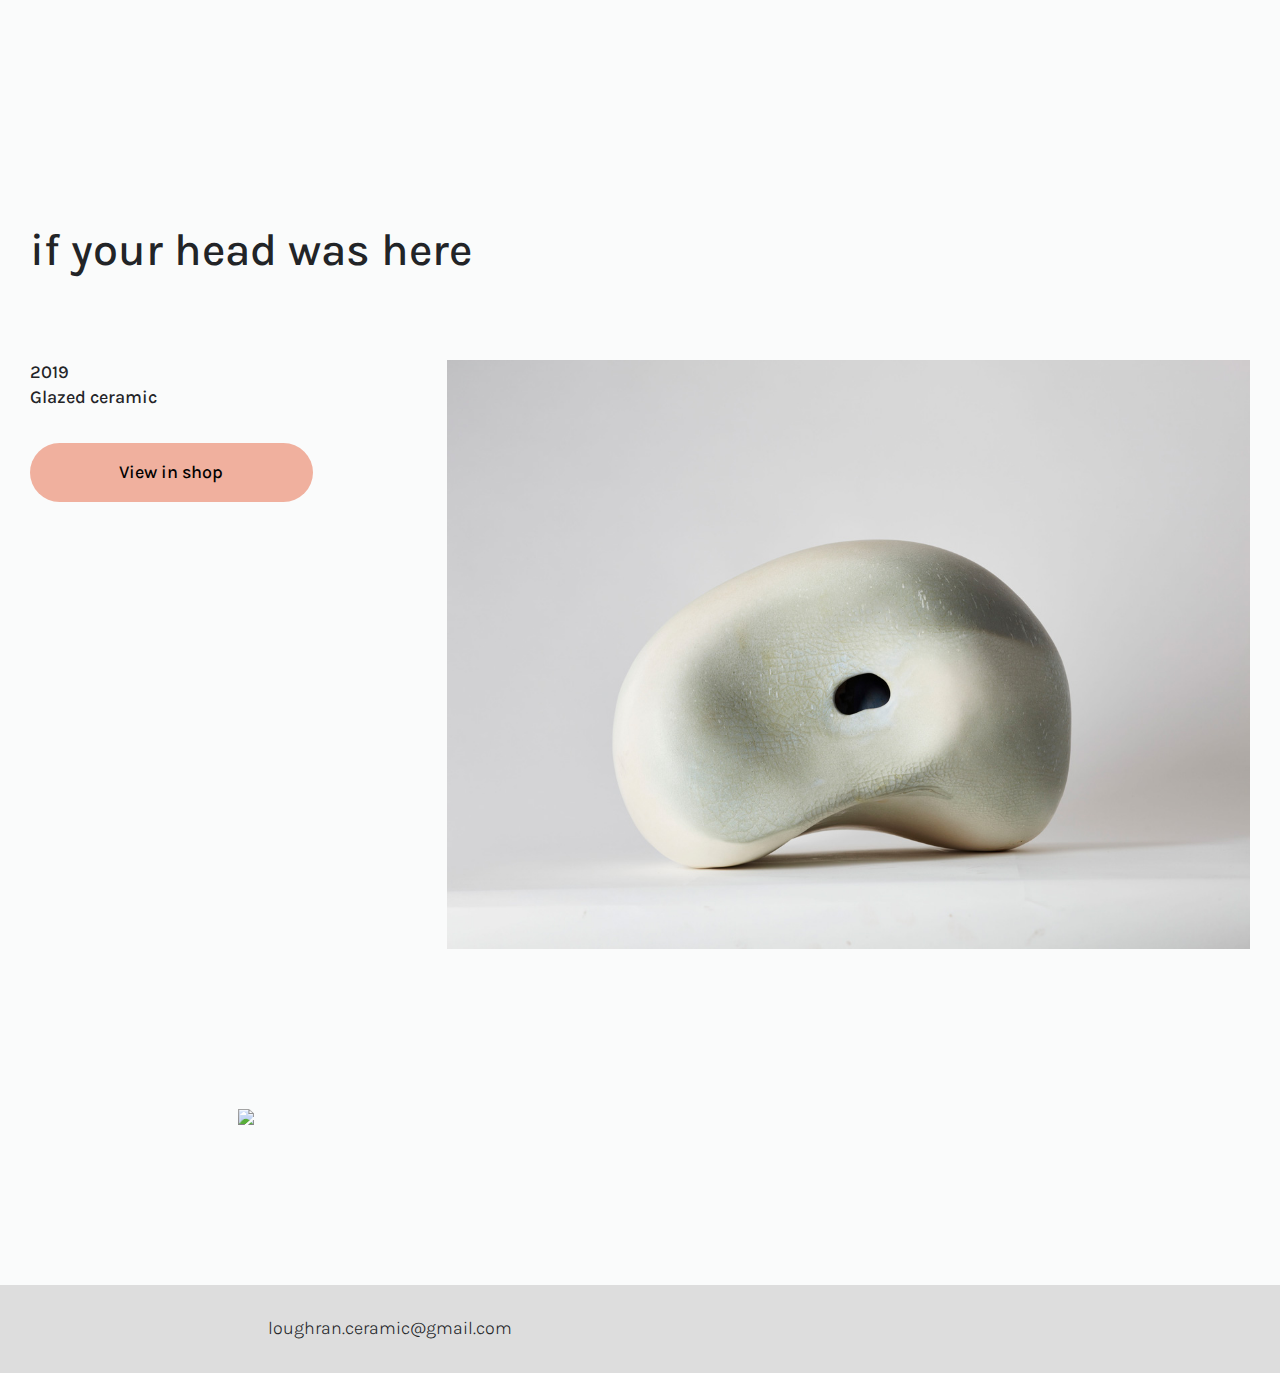
==== commit d31bed7a: "updates" ====
--- a/index.html
+++ b/index.html
@@ -119,7 +119,7 @@
             <div class="col-sm-3 bot-mob-padding">
       <h5>2019<br>Glazed ceramic<br><br></h5>
                 <a href="https://www.etsy.com/il-en/shop/ifIwaspartofYou" target="_blank">
-                <button type="button" class="btn btn-lg btn-block"><h5><span class="white">Purchase</span></h5></button>
+                <button type="button" class="btn btn-lg btn-block"><h5><span class="white">View in shop</span></h5></button>
                     </a>
     </div>
             <div class="col-sm-8 offset-sm-1 col-12 pic">
@@ -159,11 +159,11 @@
   <div class="row toppadding">
             <div class="col-sm-3 bot-mob-padding">
       <h5>2019<br>Glazed ceramic<br><br></h5><a href="https://www.etsy.com/il-en/shop/ifIwaspartofYou" target="_blank">
-                <button type="button" class="btn btn-lg btn-block"><h5><span class="white">Purchase</span></h5></button>
-                    </a>
-    </div>
-            <div class="col-sm-8 offset-sm-1 col-12 pic">
-                      <img src="images/If-I-Was-Your-Ear.png" class="embed-responsive">
+                <button type="button" class="btn btn-lg btn-block"><h5><span class="white">View in shop</span></h5></button>
+                    </a>
+    </div>
+            <div class="col-sm-8 offset-sm-1 col-12 pic">
+                      <img src="images/if-i-was-your-ear-3.png" class="embed-responsive">
                    </div>
       <div class="col-sm-8 offset-sm-1 col-12 pic">
                       <img src="images/I-i-was-your-ear-2.png" class="embed-responsive">
@@ -225,11 +225,11 @@
   <div class="row toppadding">
             <div class="col-sm-3 bot-mob-padding">
       <h5>2019<br>Glazed ceramic<br><br></h5><a href="https://www.etsy.com/il-en/shop/ifIwaspartofYou" target="_blank">
-                <button type="button" class="btn btn-lg btn-block"><h5><span class="white">Purchase</span></h5></button>
-                    </a>
-    </div>
-            <div class="col-sm-8 offset-sm-1 col-12 pic">
-                      <img src="images/If-I-was-your-other-ear-1.png" class="embed-responsive">
+                <button type="button" class="btn btn-lg btn-block"><h5><span class="white">View in shop</span></h5></button>
+                    </a>
+    </div>
+            <div class="col-sm-8 offset-sm-1 col-12 pic">
+                      <img src="images/If-I-was-your-other-ear-1.jpg" class="embed-responsive">
                    </div>
       <div class="col-sm-8 offset-sm-1 col-12 pic">
                       <img src="images/If-I-was-your-other-ear.png" class="embed-responsive">
@@ -257,10 +257,13 @@
   <div class="row toppadding">
             <div class="col-sm-3 bot-mob-padding">
       <h5>2019<br>Glazed ceramic<br><br></h5><a href="https://www.etsy.com/il-en/shop/ifIwaspartofYou" target="_blank">
-                <button type="button" class="btn btn-lg btn-block"><h5><span class="white">Buy now</span></h5></button>
-                    </a>
-    </div>
-            <div class="col-sm-8 offset-sm-1 col-12 pic">
+                <button type="button" class="btn btn-lg btn-block"><h5><span class="white">View in shop</span></h5></button>
+                    </a>
+    </div>
+      <div class="col-sm-8 offset-sm-1 col-12 pic">
+                      <img src="images/Each-ear-either-end-2.jpg" class="embed-responsive">
+                   </div>
+            <div class="col-sm-8  col-12 pic">
                       <img src="images/each-ear-either-end.png" class="embed-responsive">
                    </div></div>
 </div>
@@ -278,11 +281,11 @@
   <div class="row toppadding">
             <div class="col-sm-3 bot-mob-padding">
       <h5>2019<br>Glazed ceramic<br><br></h5><a href="https://www.etsy.com/il-en/shop/ifIwaspartofYou" target="_blank">
-                <button type="button" class="btn btn-lg btn-block"><h5><span class="white">Purchase</span></h5></button>
-                    </a>
-    </div>
-            <div class="col-sm-8 offset-sm-1 col-12 pic">
-                      <img src="images/if-your-head-was-here.png" class="embed-responsive">
+                <button type="button" class="btn btn-lg btn-block"><h5><span class="white">View in shop</span></h5></button>
+                    </a>
+    </div>
+            <div class="col-sm-8 offset-sm-1 col-12 pic">
+                      <img src="images/If-your-head-was-here-1.jpg" class="embed-responsive">
                    </div>
           <div class="col-sm-8 offset-sm-2 col-12 pic">
                       <img src="images/if-your-head-was-here-2.png" class="embed-responsive">
@@ -294,7 +297,7 @@
   <div class="col-sm-4 offset-sm-2">
         <ul>
             <li><a href="mailto:loughran.ceramic@gmail.com">loughran.ceramic@gmail.com</a></li>
-            <li>+353 8948 95724</li>
+<!--            <li>+353 8948 95724</li>-->
             
             
             
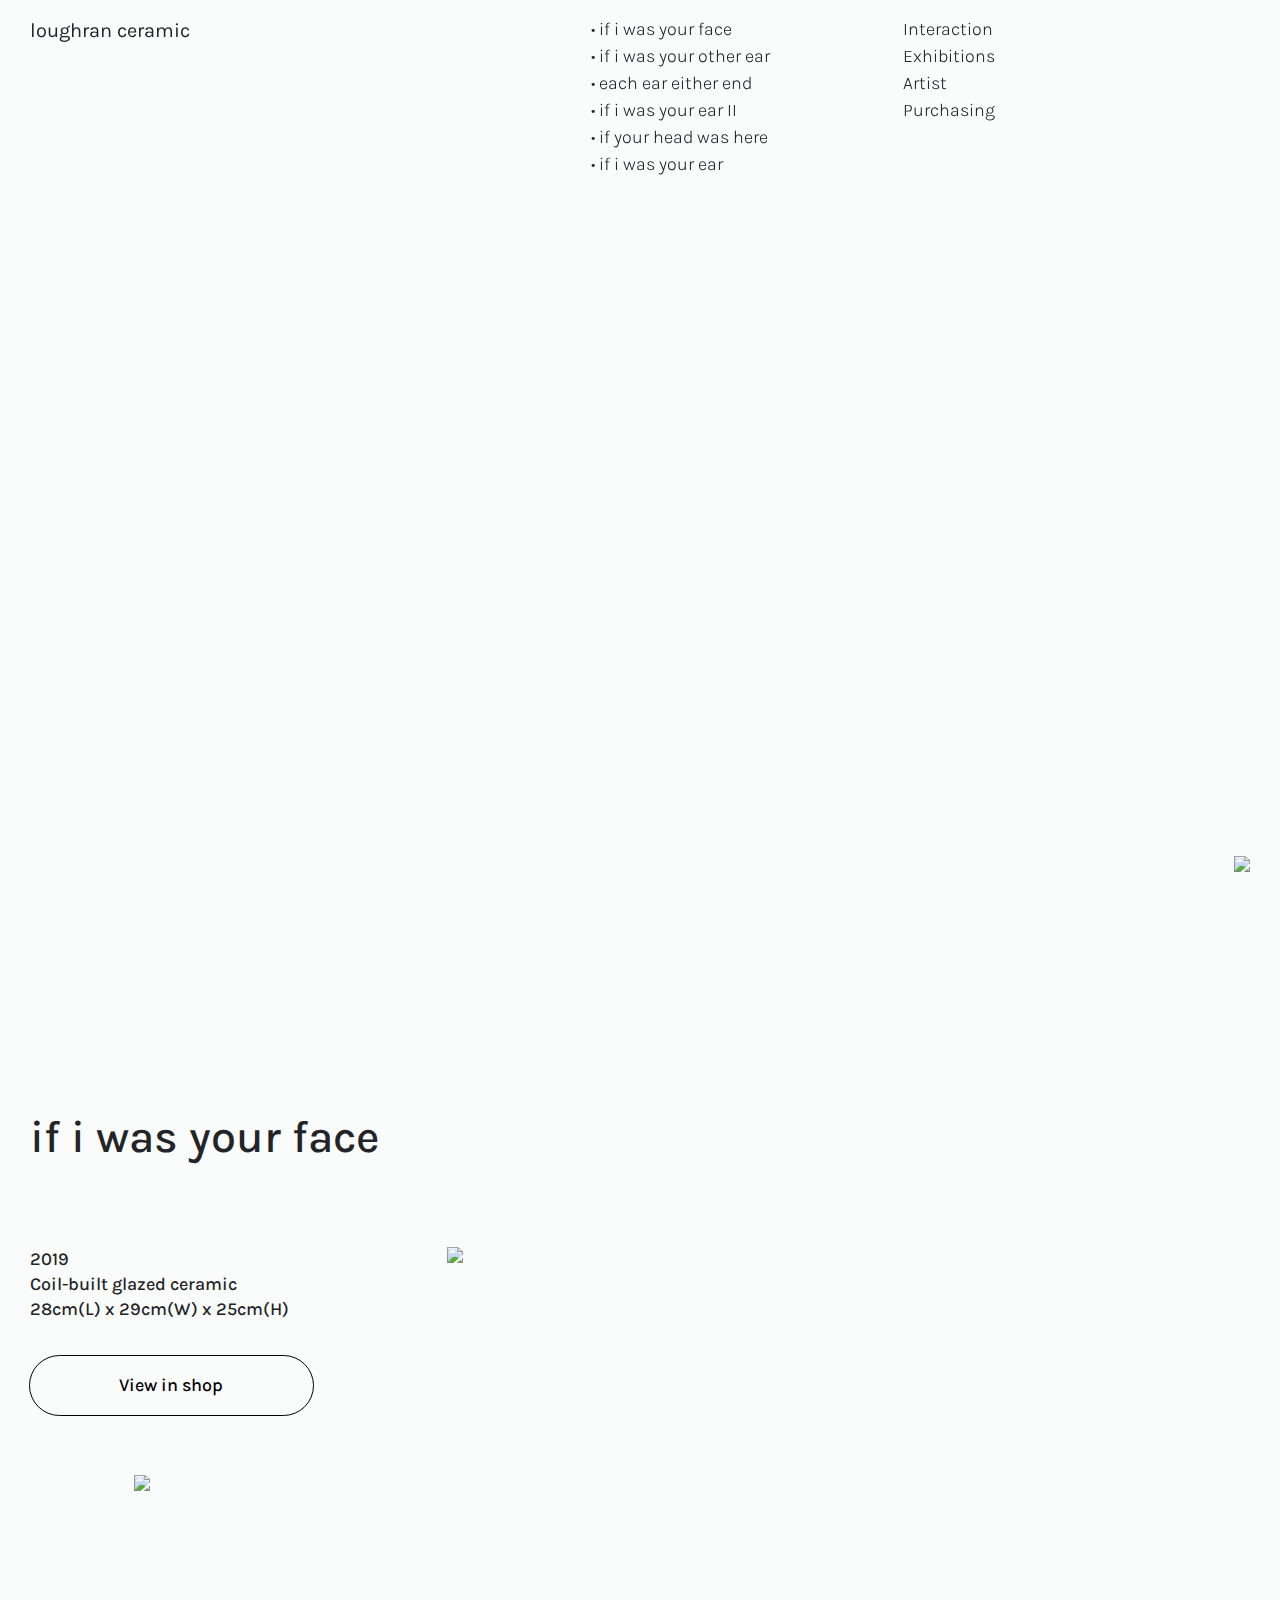
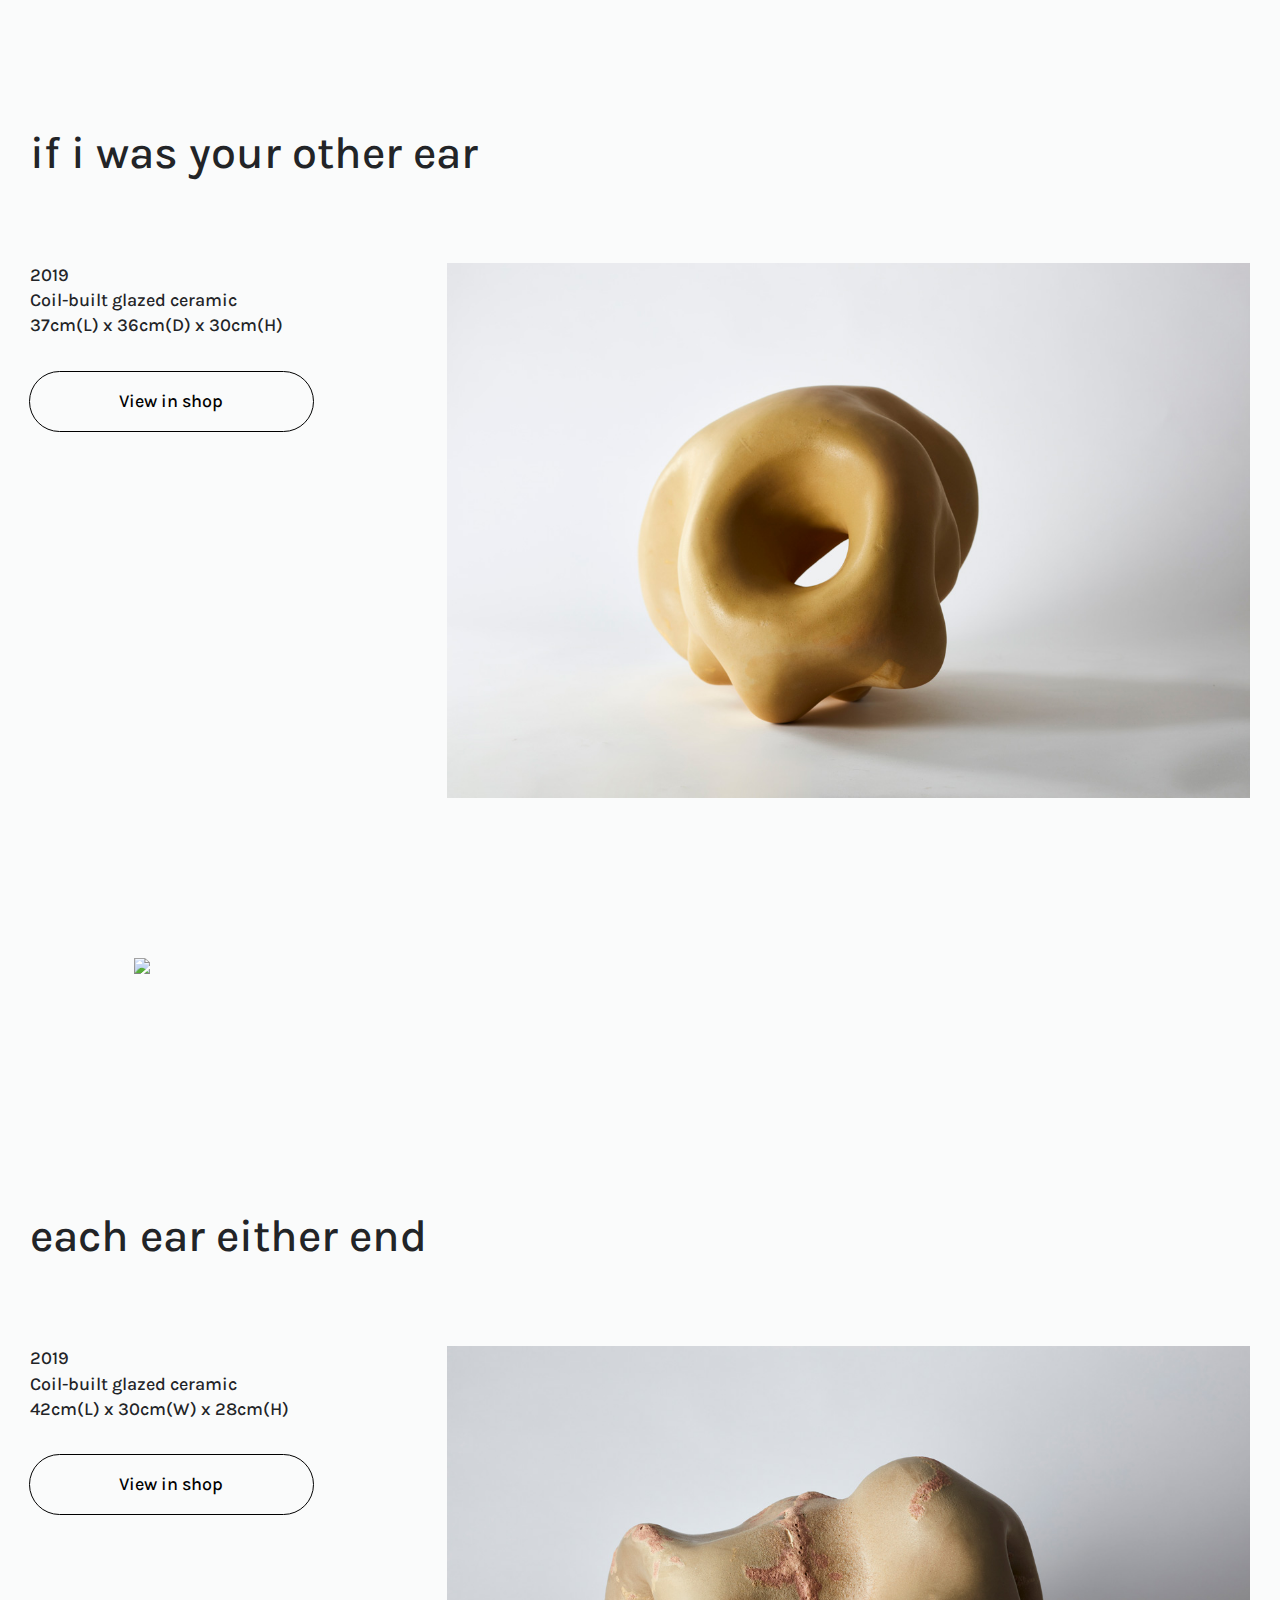
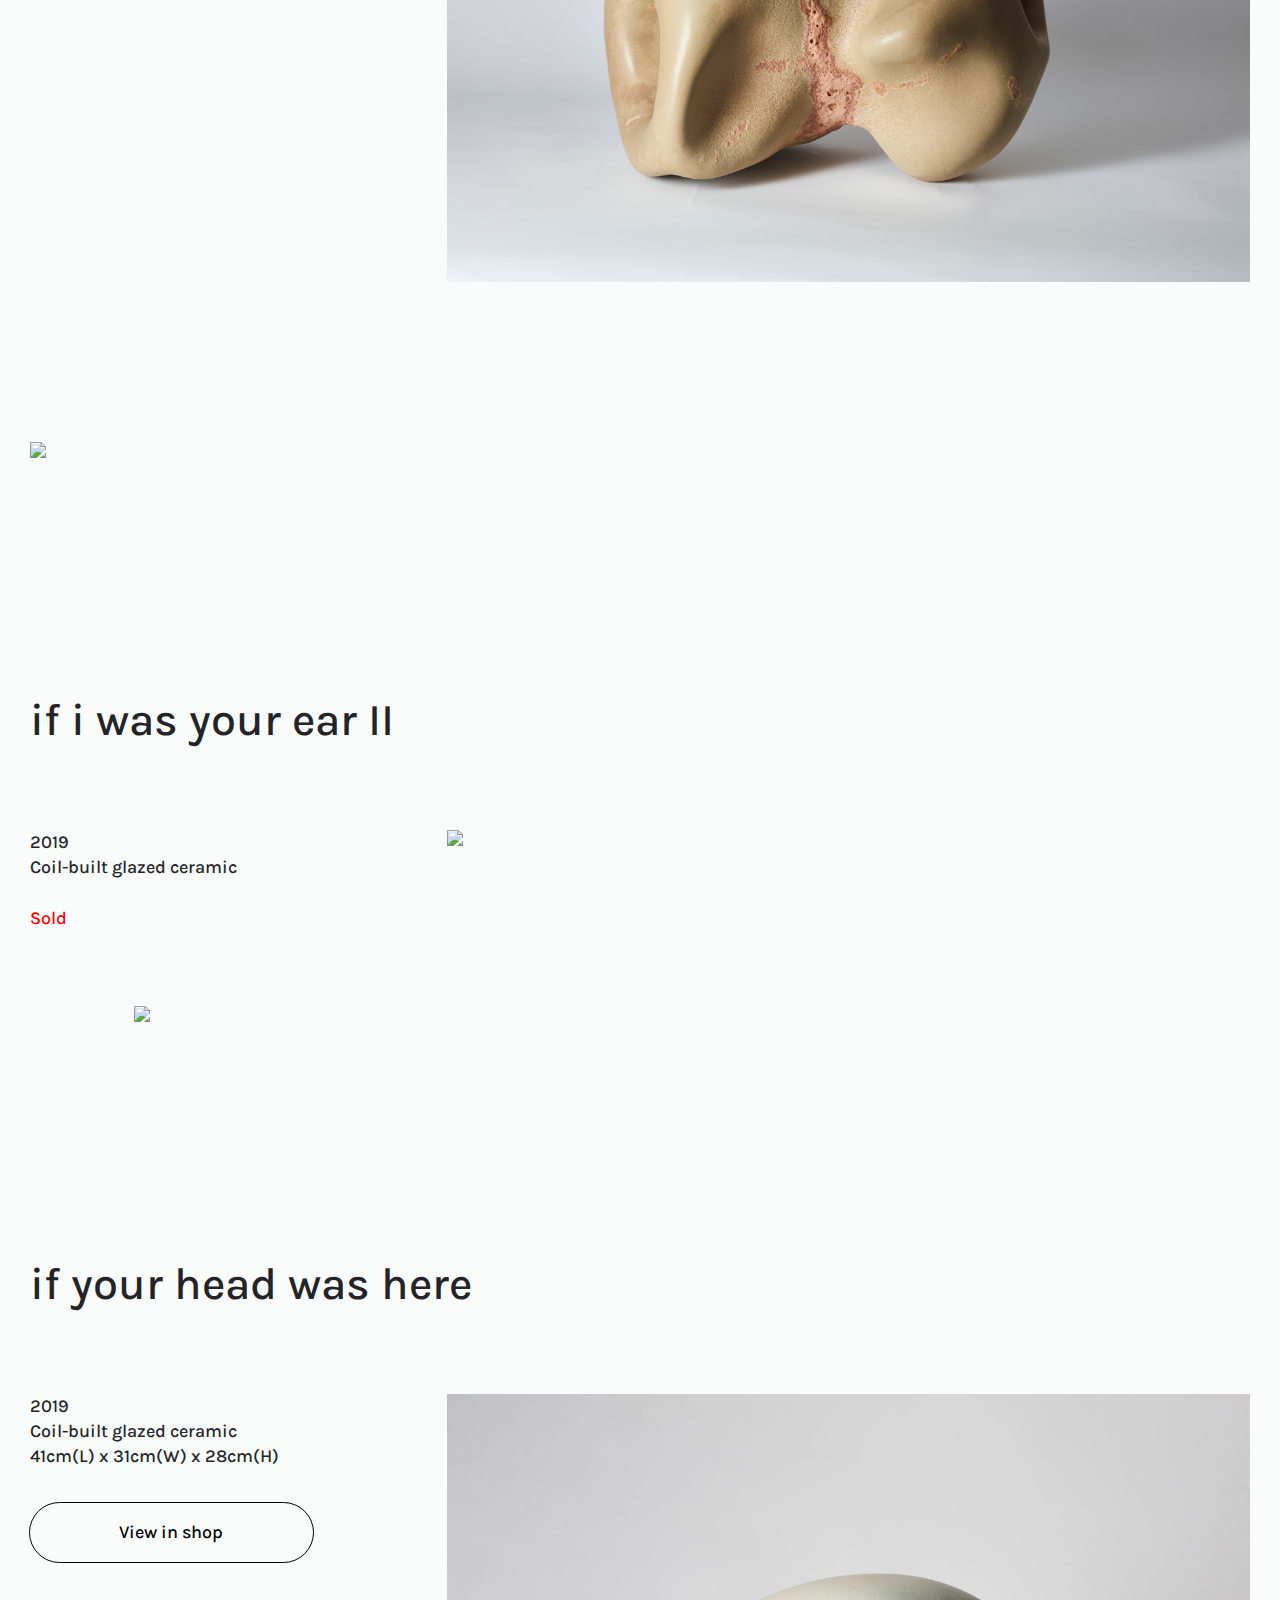
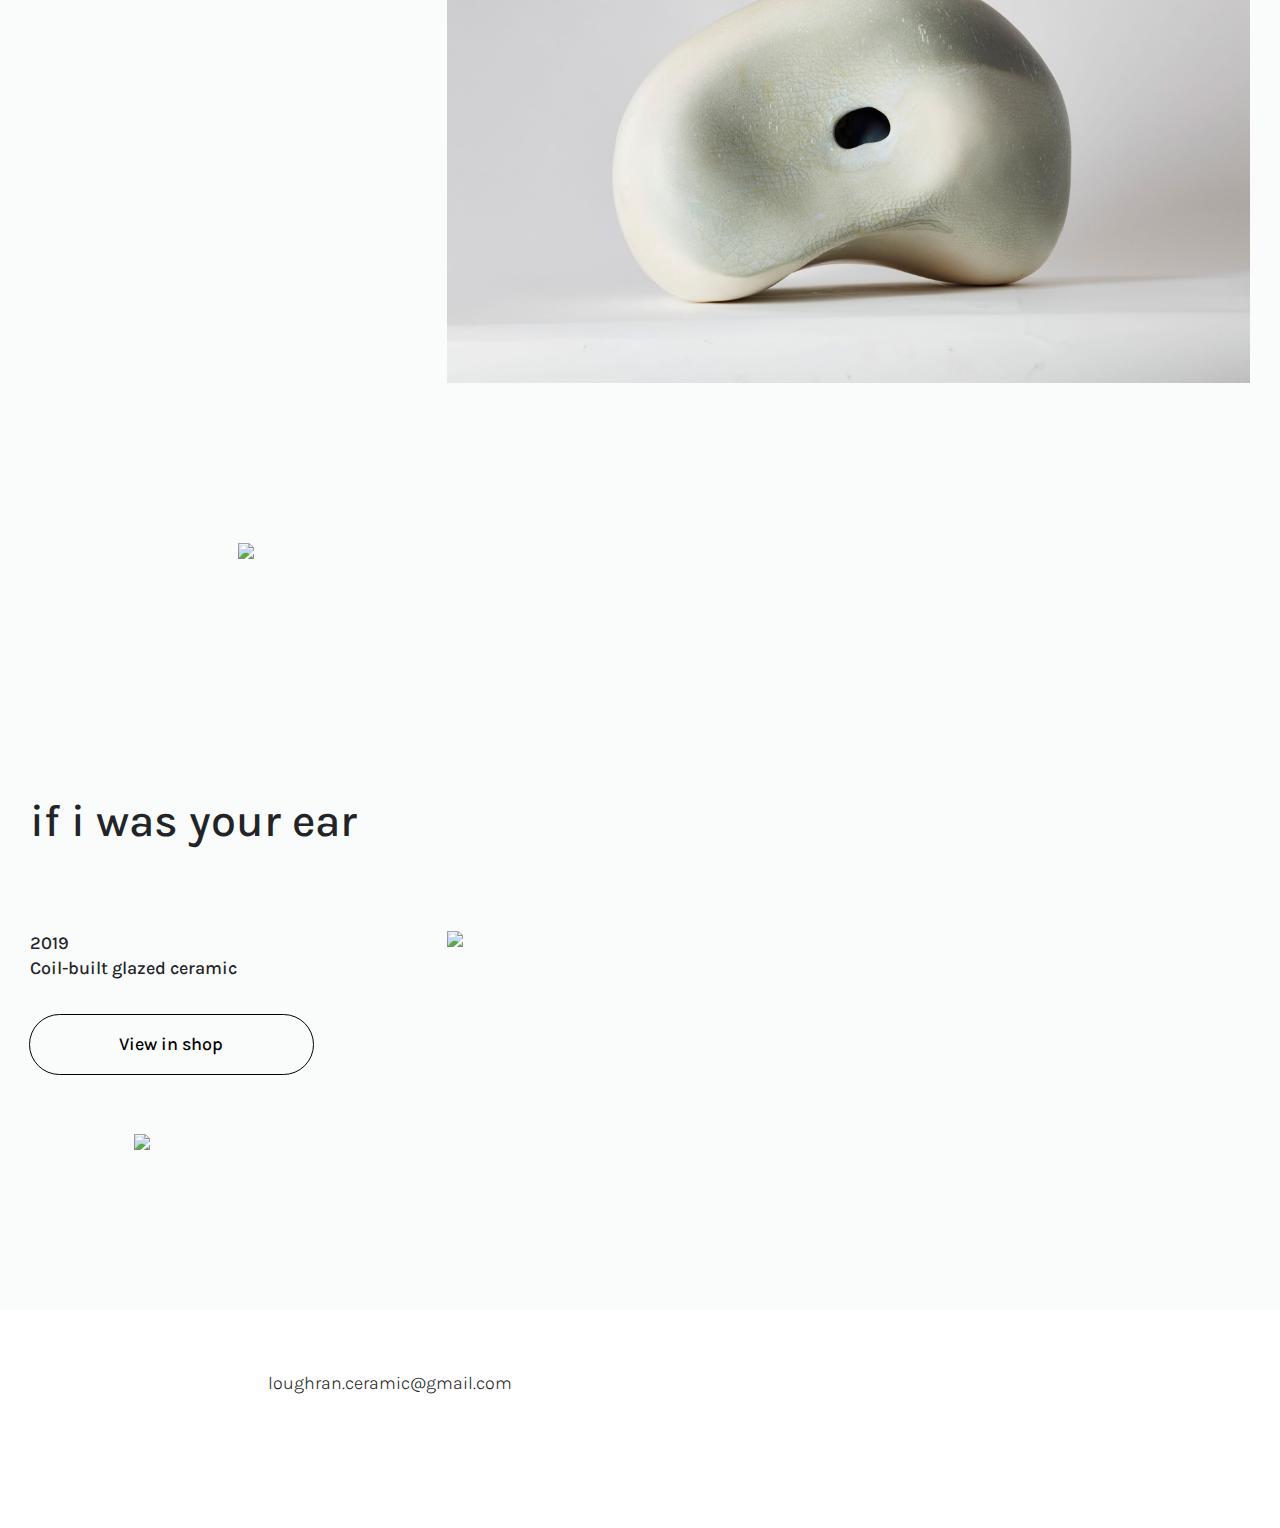
==== commit 317cad91: "updates" ====
--- a/index.html
+++ b/index.html
@@ -32,7 +32,7 @@
     </div>
     <div class="col-sm-3 offset-sm-2 pieces">
   <ul>
-      <li><a href="#section2">• if i was your face</a><br><a href="#section1">• if i was your ear </a><br><a href="#section6">• if i was your ear II</a><br><a href="#section3">• if i was your other ear</a><br> <a href="#section4">• each ear either end</a><br><a href="#section5">• if your head was here</a></li>
+      <li><a href="#section2">• if i was your face</a><br><a href="#section3">• if i was your other ear</a><br> <a href="#section4">• each ear either end</a><br><a href="#section6">• if i was your ear II</a><br><a href="#section5">• if your head was here</a><br><a href="#section1">• if i was your ear </a></li>
             
         </ul>
     </div>
@@ -117,7 +117,7 @@
       <div class="container-fluid">
   <div class="row toppadding">
             <div class="col-sm-3 bot-mob-padding">
-      <h5>2019<br>Glazed ceramic<br><br></h5>
+      <h5>2019<br>Coil-built glazed ceramic<br>28cm(L) x 29cm(W) x 25cm(H)<br><br></h5>
                 <a href="https://www.etsy.com/il-en/shop/ifIwaspartofYou" target="_blank">
                 <button type="button" class="btn btn-lg btn-block"><h5><span class="white">View in shop</span></h5></button>
                     </a>
@@ -144,8 +144,125 @@
 -->
           </div>
 </div>
-    
-     <div class="container-fluid" id="section1">
+     <div class="container-fluid" id="section3">
+  <div class="row toppadding">
+       <div class="col-sm-6">
+      <h1>if i was your other ear</h1>
+    </div>
+    
+   
+   
+  </div>
+</div>
+      <div class="container-fluid">
+  <div class="row toppadding">
+            <div class="col-sm-3 bot-mob-padding">
+      <h5>2019<br>Coil-built glazed ceramic<br>37cm(L) x 36cm(D) x 30cm(H)<br><br></h5><a href="https://www.etsy.com/il-en/shop/ifIwaspartofYou" target="_blank">
+                <button type="button" class="btn btn-lg btn-block"><h5><span class="white">View in shop</span></h5></button>
+                    </a>
+    </div>
+            <div class="col-sm-8 offset-sm-1 col-12 pic">
+                      <img src="images/If-I-was-your-other-ear-1.jpg" class="embed-responsive">
+                   </div>
+      <div class="col-sm-8 offset-sm-1 col-12 pic">
+                      <img src="images/If-I-was-your-other-ear.png" class="embed-responsive">
+                   </div>
+<!--
+      <div class="col-sm-8 offset-sm-3 col-12 pic">
+                      <img src="images/If-I-was-your-other-ear-3.png" class="embed-responsive">
+                   </div>
+-->
+          
+          
+          </div>
+</div>
+     <div class="container-fluid" id="section4">
+  <div class="row toppadding">
+       <div class="col-sm-6">
+      <h1>each ear either end</h1>
+    </div>
+    
+   
+   
+  </div>
+</div>
+      <div class="container-fluid">
+  <div class="row toppadding">
+            <div class="col-sm-3 bot-mob-padding">
+      <h5>2019<br>Coil-built glazed ceramic<br>42cm(L) x 30cm(W) x 28cm(H)<br><br></h5><a href="https://www.etsy.com/il-en/shop/ifIwaspartofYou" target="_blank">
+                <button type="button" class="btn btn-lg btn-block"><h5><span class="white">View in shop</span></h5></button>
+                    </a>
+    </div>
+      <div class="col-sm-8 offset-sm-1 col-12 pic">
+                      <img src="images/Each-ear-either-end-2.jpg" class="embed-responsive">
+                   </div>
+            <div class="col-sm-8  col-12 pic">
+                      <img src="images/each-ear-either-end.png" class="embed-responsive">
+                   </div></div>
+</div>
+    
+     
+    
+       <div class="container-fluid" id="section6">
+  <div class="row toppadding">
+       <div class="col-sm-6">
+      <h1>if i was your ear II</h1>
+    </div>
+    
+   
+   
+  </div>
+</div>
+      <div class="container-fluid">
+  <div class="row toppadding">
+            <div class="col-sm-3">
+      <h5>2019<br>Coil-built glazed ceramic<br><br><span class="sold" "toppadding">Sold</span></h5>
+    </div>
+            <div class="col-sm-8 offset-sm-1 col-12 pic">
+                      <img src="images/if-i-was-your-ear-II.png" class="embed-responsive">
+                   </div>
+      <div class="col-sm-8 offset-sm-1 col-12 pic">
+                      <img src="images/if-i-was-your-ear-II-2.png" class="embed-responsive">
+                   </div>
+<!--
+       <div class="col-sm-8 offset-sm-2 col-12 pic">
+                      <img src="images/if-i-was-your-ear-II-3.png" class="embed-responsive">
+                   </div>
+       <div class="col-sm-8 offset-sm-4 col-12 pic">
+                      <img src="images/if-i-was-your-ear-II-4.png" class="embed-responsive">
+                   </div>
+-->
+          </div>
+</div>
+    
+     
+     
+      <div class="container-fluid" id="section5">
+  <div class="row toppadding">
+       <div class="col-sm-6">
+      <h1>if your head was here</h1>
+    </div>
+    
+   
+   
+  </div>
+</div>
+      <div class="container-fluid">
+  <div class="row toppadding">
+            <div class="col-sm-3 bot-mob-padding">
+      <h5>2019<br>Coil-built glazed ceramic<br>41cm(L) x 31cm(W) x 28cm(H)<br><br></h5><a href="https://www.etsy.com/il-en/shop/ifIwaspartofYou" target="_blank">
+                <button type="button" class="btn btn-lg btn-block"><h5><span class="white">View in shop</span></h5></button>
+                    </a>
+    </div>
+            <div class="col-sm-8 offset-sm-1 col-12 pic">
+                      <img src="images/If-your-head-was-here-1.jpg" class="embed-responsive">
+                   </div>
+          <div class="col-sm-8 offset-sm-2 col-12 pic">
+                      <img src="images/if-your-head-was-here-2.png" class="embed-responsive">
+                   </div>
+          </div>
+</div>
+    <div class="container-fluid" id="section1">
   <div class="row toppadding">
        <div class="col-sm-6">
       <h1>if i was your ear</h1>
@@ -158,7 +275,7 @@
       <div class="container-fluid">
   <div class="row toppadding">
             <div class="col-sm-3 bot-mob-padding">
-      <h5>2019<br>Glazed ceramic<br><br></h5><a href="https://www.etsy.com/il-en/shop/ifIwaspartofYou" target="_blank">
+      <h5>2019<br>Coil-built glazed ceramic<br><br></h5><a href="https://www.etsy.com/il-en/shop/ifIwaspartofYou" target="_blank">
                 <button type="button" class="btn btn-lg btn-block"><h5><span class="white">View in shop</span></h5></button>
                     </a>
     </div>
@@ -176,120 +293,6 @@
                       <img src="images/if-i-was-your-ear-3.png" class="embed-responsive">
                    </div>
 -->
-          </div>
-</div>
-    
-       <div class="container-fluid" id="section6">
-  <div class="row toppadding">
-       <div class="col-sm-6">
-      <h1>if i was your ear II</h1>
-    </div>
-    
-   
-   
-  </div>
-</div>
-      <div class="container-fluid">
-  <div class="row toppadding">
-            <div class="col-sm-3">
-      <h5>2019<br>Glazed ceramic<br><br><span class="sold" "toppadding">Sold</span></h5>
-    </div>
-            <div class="col-sm-8 offset-sm-1 col-12 pic">
-                      <img src="images/if-i-was-your-ear-II.png" class="embed-responsive">
-                   </div>
-      <div class="col-sm-8 offset-sm-1 col-12 pic">
-                      <img src="images/if-i-was-your-ear-II-2.png" class="embed-responsive">
-                   </div>
-<!--
-       <div class="col-sm-8 offset-sm-2 col-12 pic">
-                      <img src="images/if-i-was-your-ear-II-3.png" class="embed-responsive">
-                   </div>
-       <div class="col-sm-8 offset-sm-4 col-12 pic">
-                      <img src="images/if-i-was-your-ear-II-4.png" class="embed-responsive">
-                   </div>
--->
-          </div>
-</div>
-    
-      <div class="container-fluid" id="section3">
-  <div class="row toppadding">
-       <div class="col-sm-6">
-      <h1>if i was your other ear</h1>
-    </div>
-    
-   
-   
-  </div>
-</div>
-      <div class="container-fluid">
-  <div class="row toppadding">
-            <div class="col-sm-3 bot-mob-padding">
-      <h5>2019<br>Glazed ceramic<br><br></h5><a href="https://www.etsy.com/il-en/shop/ifIwaspartofYou" target="_blank">
-                <button type="button" class="btn btn-lg btn-block"><h5><span class="white">View in shop</span></h5></button>
-                    </a>
-    </div>
-            <div class="col-sm-8 offset-sm-1 col-12 pic">
-                      <img src="images/If-I-was-your-other-ear-1.jpg" class="embed-responsive">
-                   </div>
-      <div class="col-sm-8 offset-sm-1 col-12 pic">
-                      <img src="images/If-I-was-your-other-ear.png" class="embed-responsive">
-                   </div>
-<!--
-      <div class="col-sm-8 offset-sm-3 col-12 pic">
-                      <img src="images/If-I-was-your-other-ear-3.png" class="embed-responsive">
-                   </div>
--->
-          
-          
-          </div>
-</div>
-      <div class="container-fluid" id="section4">
-  <div class="row toppadding">
-       <div class="col-sm-6">
-      <h1>each ear either end</h1>
-    </div>
-    
-   
-   
-  </div>
-</div>
-      <div class="container-fluid">
-  <div class="row toppadding">
-            <div class="col-sm-3 bot-mob-padding">
-      <h5>2019<br>Glazed ceramic<br><br></h5><a href="https://www.etsy.com/il-en/shop/ifIwaspartofYou" target="_blank">
-                <button type="button" class="btn btn-lg btn-block"><h5><span class="white">View in shop</span></h5></button>
-                    </a>
-    </div>
-      <div class="col-sm-8 offset-sm-1 col-12 pic">
-                      <img src="images/Each-ear-either-end-2.jpg" class="embed-responsive">
-                   </div>
-            <div class="col-sm-8  col-12 pic">
-                      <img src="images/each-ear-either-end.png" class="embed-responsive">
-                   </div></div>
-</div>
-      <div class="container-fluid" id="section5">
-  <div class="row toppadding">
-       <div class="col-sm-6">
-      <h1>if your head was here</h1>
-    </div>
-    
-   
-   
-  </div>
-</div>
-      <div class="container-fluid">
-  <div class="row toppadding">
-            <div class="col-sm-3 bot-mob-padding">
-      <h5>2019<br>Glazed ceramic<br><br></h5><a href="https://www.etsy.com/il-en/shop/ifIwaspartofYou" target="_blank">
-                <button type="button" class="btn btn-lg btn-block"><h5><span class="white">View in shop</span></h5></button>
-                    </a>
-    </div>
-            <div class="col-sm-8 offset-sm-1 col-12 pic">
-                      <img src="images/If-your-head-was-here-1.jpg" class="embed-responsive">
-                   </div>
-          <div class="col-sm-8 offset-sm-2 col-12 pic">
-                      <img src="images/if-your-head-was-here-2.png" class="embed-responsive">
-                   </div>
           </div>
 </div>
     
--- a/css/style.css
+++ b/css/style.css
@@ -16,8 +16,11 @@
 {
     padding-top: 16px;
     color: black;
-    background-color: #F0B09E;
+/*    background-color: #EDD3BB;*/
     border-radius: 100px;
+    outline-color: black;
+    outline-width: 1px;
+    outline-style: solid;
    
     
 }
@@ -25,7 +28,7 @@
 {
     padding-top: 16px;
 /*    background-color: #B3B85C;*/
-    background-color: #CC9687;
+    background-color: #F3F0EC;
     text-decoration: none;
     outline-color: black;
     outline-width: 1px;
@@ -38,18 +41,18 @@
     color: black;
 }
 
-.slider1{
+.slider2{
     background-image: url(../images/Carousel/4.jpg);
     background-repeat: no-repeat;
     background-size: cover;
 }
-.slider2{
-    background-image: url(../images/Carousel/5.jpg);
+.slider3{
+    background-image: url(../images/Carousel/If-your-head-was-here-CROP-2.jpg);
     background-repeat: no-repeat;
     background-size: cover;
 }
-.slider3{
-    background-image: url(../images/Carousel/2.jpg);
+.slider1{
+    background-image: url(../images/Carousel/If-I-was-your-other-ear-4.jpg);
     background-repeat: no-repeat;
     background-size: cover;
 }
@@ -231,14 +234,14 @@
   text-align: left;
     
     font-family: 'Karla', sans-serif;
-    background-color: #ddd;
-    padding-top: 30px;
-    padding-bottom: 15px;
+    background-color: white;
+    padding-top: 60px;
+    padding-bottom: 115px;
     padding-left: 0px;
 }
 .footer a:hover
 {
-   background-color: #fafbfb;
+   text-decoration: underline;
   color: #222427; 
 }
 
